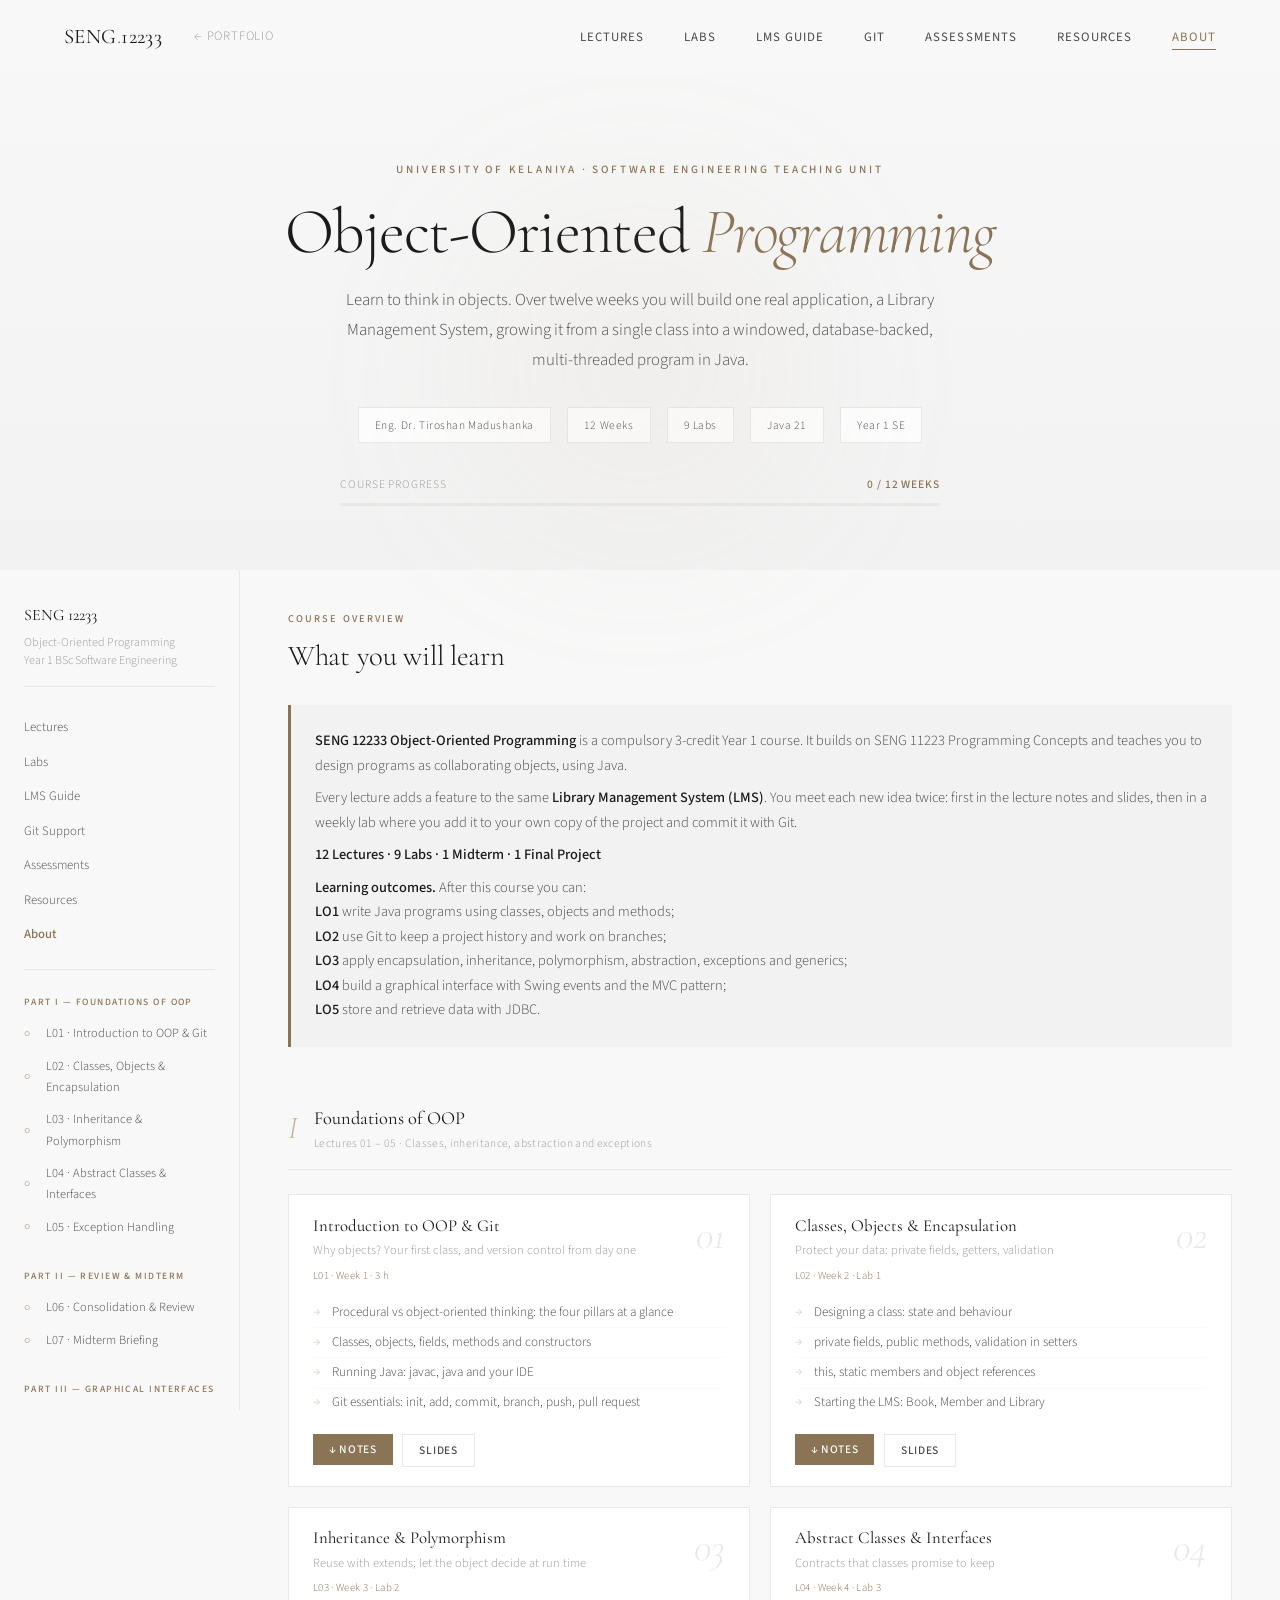
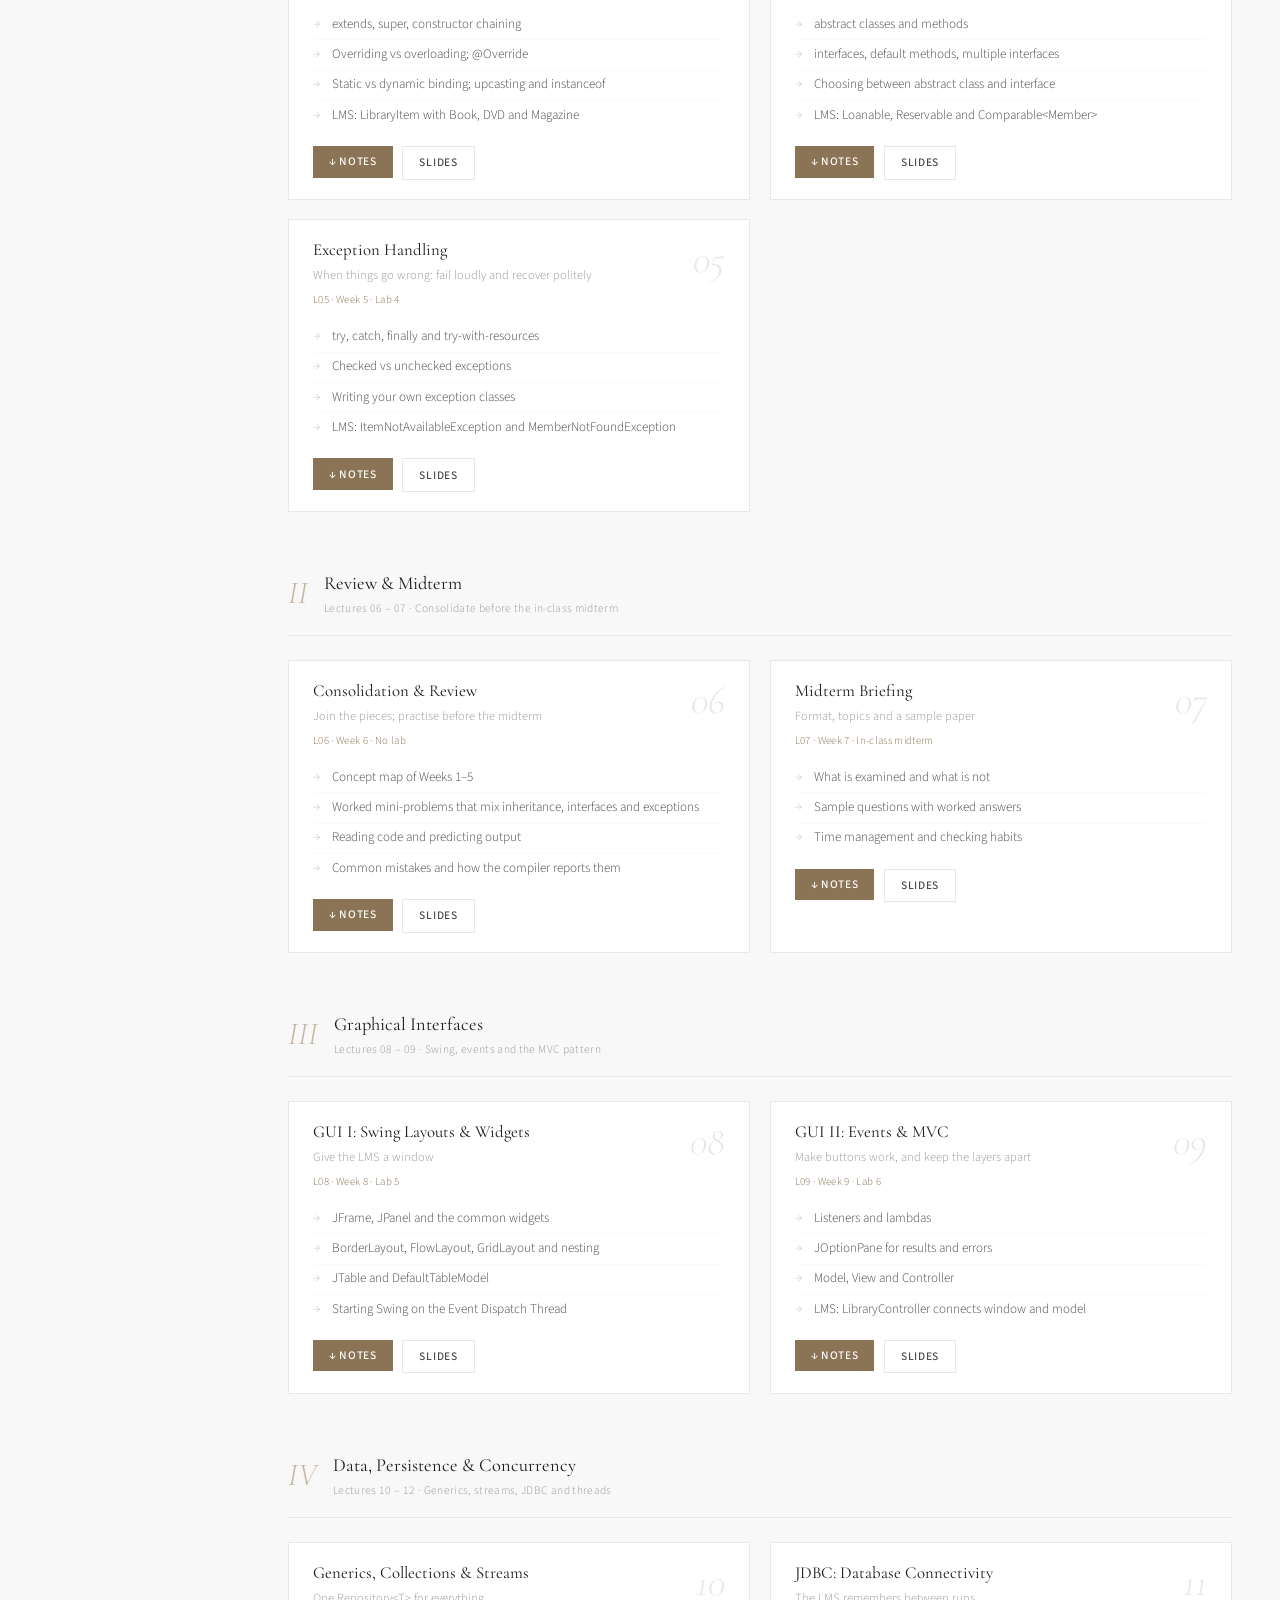
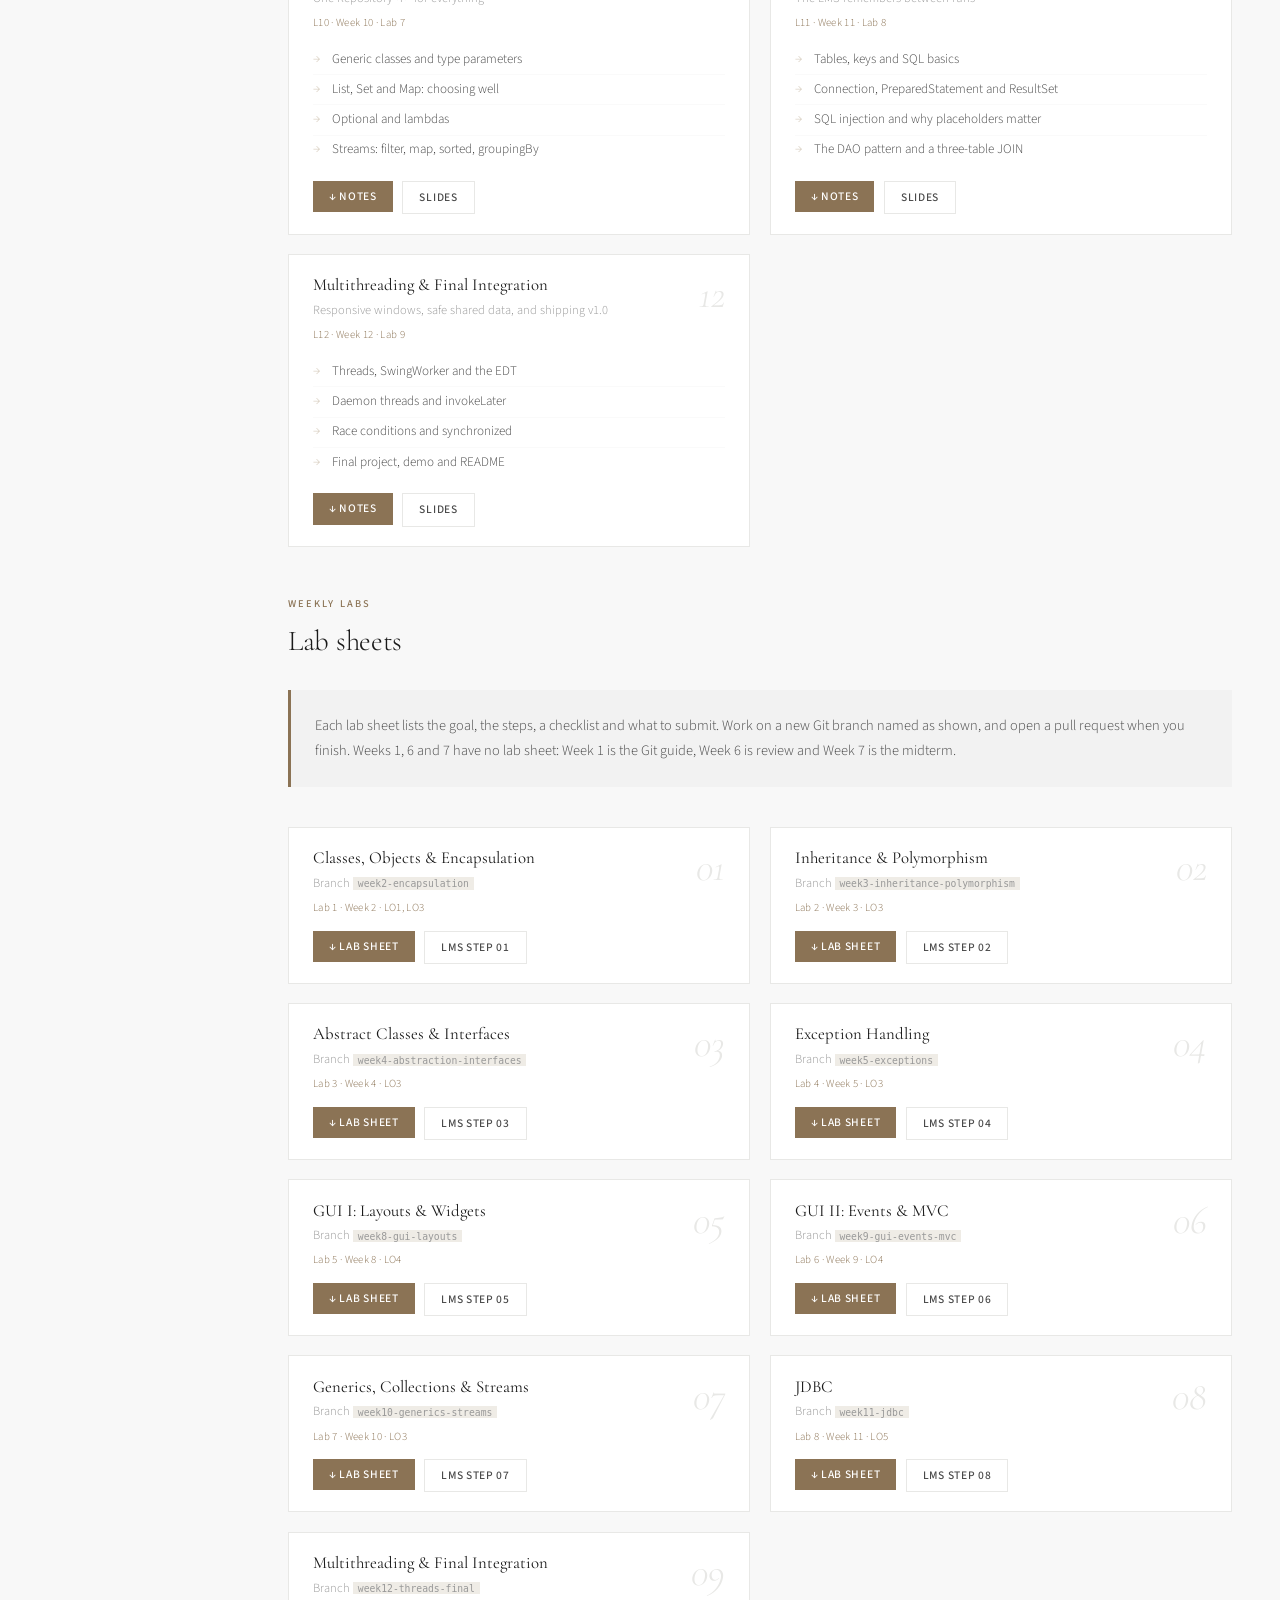
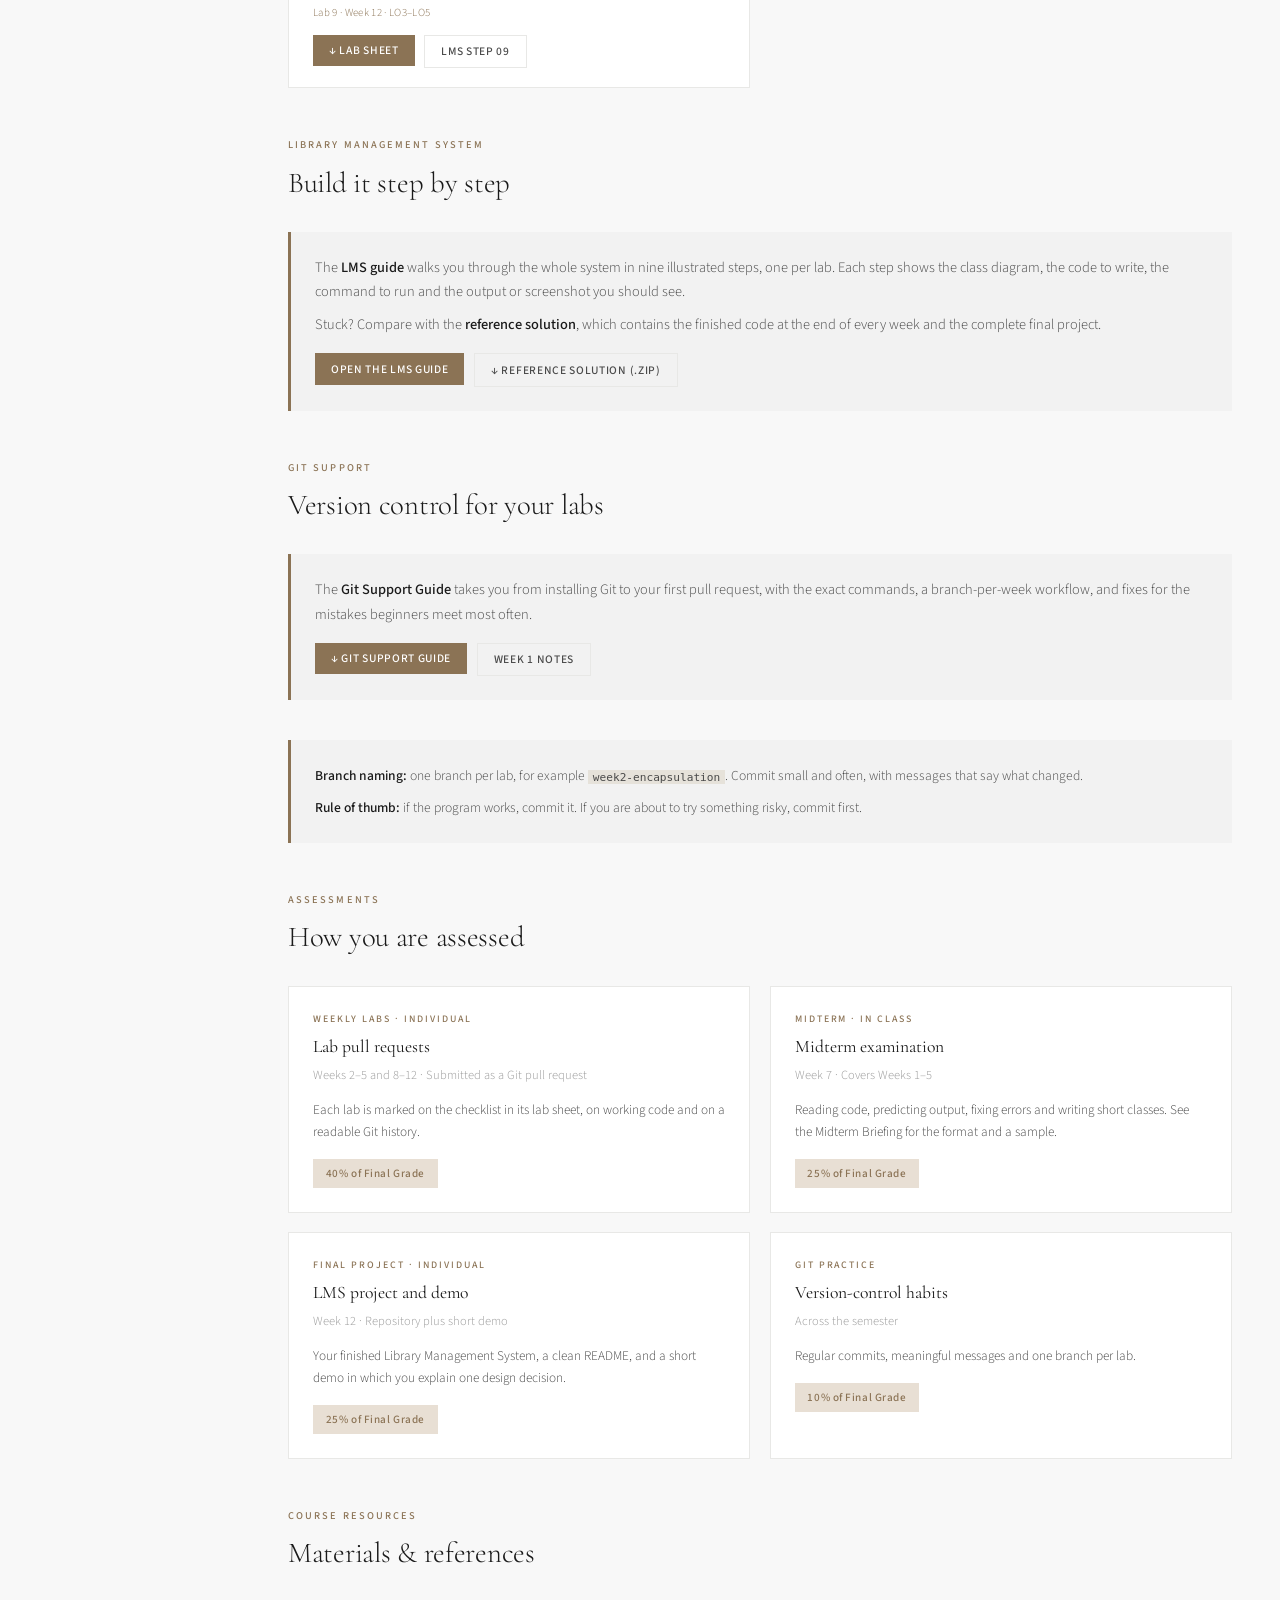
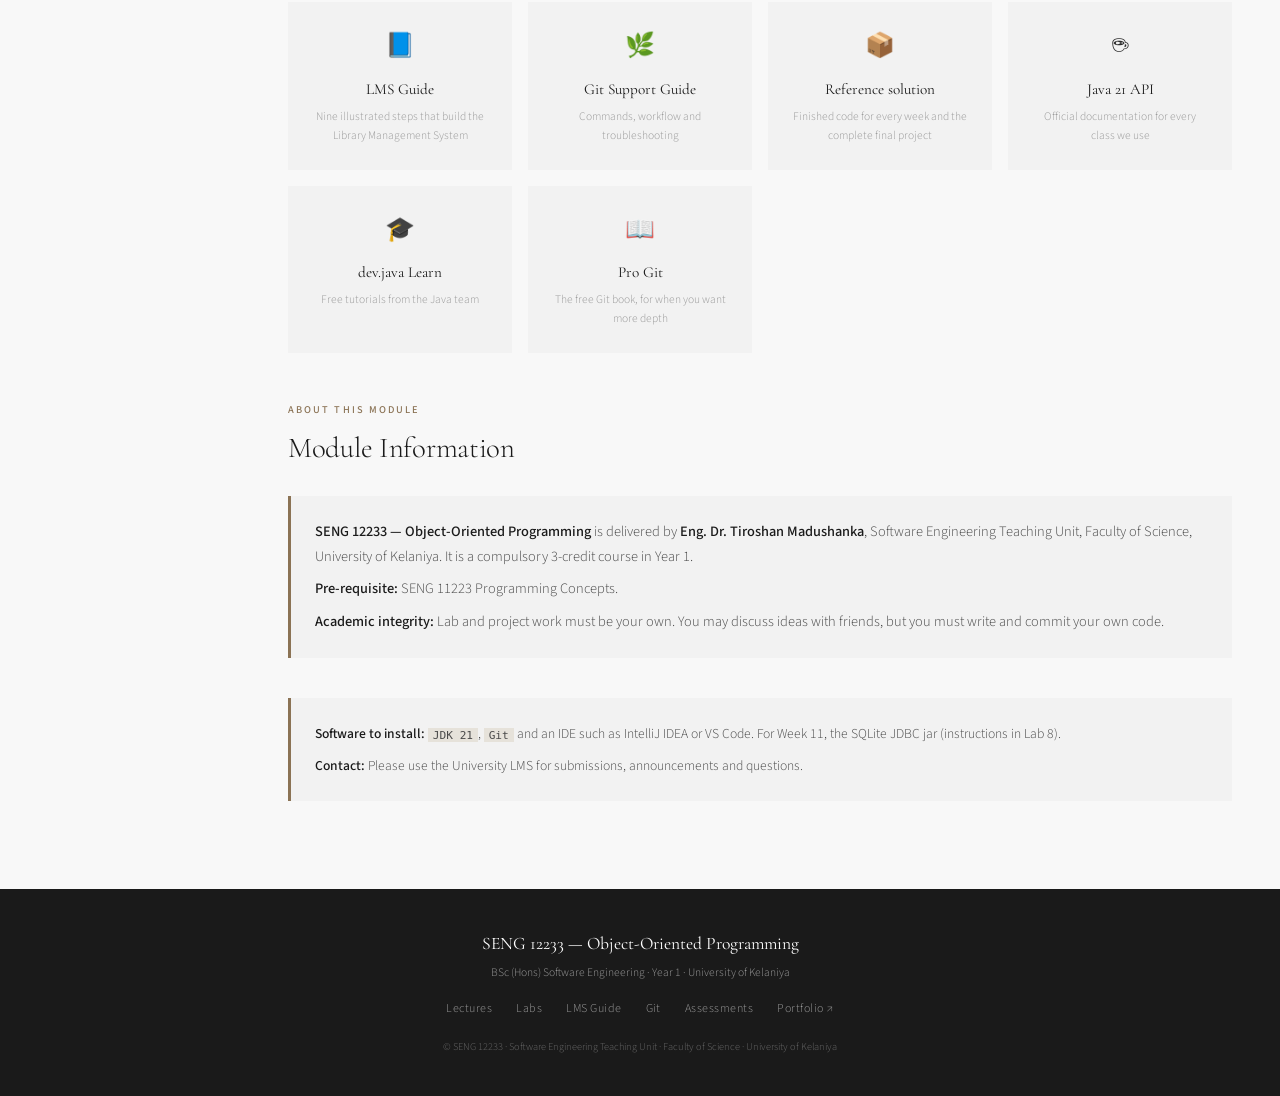
==== index.html @ 082b5026 "Initial commit" ====
<!DOCTYPE html>
<html lang="en"><head><meta charset="UTF-8"/><meta name="viewport" content="width=device-width, initial-scale=1.0"/>
<title>SENG 12233 Object-Oriented Programming</title>
<link rel="preconnect" href="https://fonts.googleapis.com"/><link rel="preconnect" href="https://fonts.gstatic.com" crossorigin/>
<link href="https://fonts.googleapis.com/css2?family=Cormorant+Garamond:ital,wght@0,300;0,400;0,500;1,300;1,400&family=Source+Sans+3:wght@300;400;500;600&display=swap" rel="stylesheet"/>
<style>
:root {
            --white: #ffffff;
            --off-white: #f8f8f8;
            --cream: #f5f5f5;
            --light-gray: #e8e8e6;
            --medium-gray: #999999;
            --dark-gray: #4a4a4a;
            --charcoal: #2a2a2a;
            --black: #1a1a1a;
            --accent: #8b7355;
            --accent-light: #c4b5a0;
            --accent-pale: #e8dfd4;
            --font-serif: 'Cormorant Garamond', Georgia, serif;
            --font-sans: 'Source Sans 3', -apple-system, sans-serif;
        }

        * { margin: 0; padding: 0; box-sizing: border-box; }
        html { scroll-behavior: smooth; }

        body {
            font-family: var(--font-sans);
            background: var(--off-white);
            color: var(--charcoal);
            line-height: 1.7;
            font-weight: 300;
            overflow-x: hidden;
        }

        ::selection { background: var(--accent-light); color: var(--black); }
        a { text-decoration: none; color: inherit; }
        button { font-family: inherit; cursor: pointer; border: none; background: none; }

        /* ── Scroll Progress ── */
        .scroll-progress {
            position: fixed; top: 0; left: 0;
            height: 2px; background: var(--accent);
            z-index: 1001; transition: width 0.1s ease;
        }

        /* ── Navigation ── */
        nav {
            position: fixed; top: 0; left: 0; right: 0; z-index: 1000;
            padding: 1.2rem 4rem;
            display: flex; justify-content: space-between; align-items: center;
            background: rgba(248, 248, 248, 0.95);
            backdrop-filter: blur(20px);
            border-bottom: 1px solid transparent;
            transition: all 0.4s ease;
        }
        nav.scrolled { border-bottom: 1px solid var(--light-gray); padding: 0.8rem 4rem; }
        .nav-left { display: flex; align-items: center; gap: 2rem; }
        .nav-logo { font-family: var(--font-serif); font-size: 1.3rem; font-weight: 400; letter-spacing: 0.02em; color: var(--black); }
        .nav-logo span { color: var(--accent); }
        .nav-back { font-size: 0.8rem; letter-spacing: 0.06em; text-transform: uppercase; color: var(--medium-gray); transition: color 0.3s ease; display: flex; align-items: center; gap: 0.4rem; }
        .nav-back:hover { color: var(--accent); }
        .nav-links { display: flex; gap: 2.5rem; list-style: none; }
        .nav-links a { font-size: 0.8rem; font-weight: 400; letter-spacing: 0.08em; text-transform: uppercase; color: var(--dark-gray); position: relative; transition: color 0.3s ease; }
        .nav-links a::after { content: ''; position: absolute; bottom: -4px; left: 0; width: 0; height: 1px; background: var(--accent); transition: width 0.3s ease; }
        .nav-links a:hover { color: var(--black); }
        .nav-links a:hover::after { width: 100%; }
        .nav-links a.active { color: var(--accent); }
        .nav-links a.active::after { width: 100%; }
        .mobile-menu-btn { display: none; padding: 0.5rem; }
        .mobile-menu-btn span { display: block; width: 22px; height: 1.5px; background: var(--black); margin: 5px 0; transition: all 0.3s ease; }

        /* ── Hero ── */
        .hero {
            padding: 10rem 4rem 4rem; text-align: center; position: relative;
            background: linear-gradient(180deg, #f8f8f8 0%, #f2f2f2 100%);
        }
        .hero::before {
            content: ''; position: absolute; top: 30%; left: 50%; transform: translateX(-50%);
            width: 600px; height: 400px;
            background: radial-gradient(circle, var(--accent-light) 0%, transparent 70%);
            opacity: 0.12; filter: blur(80px);
        }
        .hero-label { font-size: 0.7rem; letter-spacing: 0.25em; text-transform: uppercase; color: var(--accent); margin-bottom: 1rem; font-weight: 500; }
        .hero h1 { font-family: var(--font-serif); font-size: clamp(2.5rem, 5vw, 4rem); font-weight: 300; line-height: 1.15; color: var(--black); margin-bottom: 1rem; letter-spacing: -0.02em; }
        .hero h1 em { font-style: italic; color: var(--accent); }
        .hero-description { font-size: 1.05rem; color: var(--dark-gray); max-width: 600px; margin: 0 auto 2rem; line-height: 1.8; }
        .hero-meta { display: flex; justify-content: center; flex-wrap: wrap; gap: 1rem; }
        .meta-tag { padding: 0.45rem 1rem; background: rgba(255,255,255,0.8); border: 1px solid var(--light-gray); font-size: 0.72rem; letter-spacing: 0.05em; color: var(--dark-gray); transition: all 0.3s ease; }
        .meta-tag:hover { border-color: var(--accent); color: var(--accent); }

        /* ── Progress Bar ── */
        .progress-section { max-width: 600px; margin: 2rem auto 0; }
        .progress-label { display: flex; justify-content: space-between; font-size: 0.72rem; letter-spacing: 0.08em; text-transform: uppercase; color: var(--medium-gray); margin-bottom: 0.5rem; }
        .progress-label-value { color: var(--accent); font-weight: 500; }
        .progress-bar { width: 100%; height: 3px; background: var(--light-gray); overflow: hidden; }
        .progress-fill { height: 100%; background: var(--accent); transition: width 0.8s ease; }

        /* ── Module Band ── */
        .module-band {
            background: var(--black);
            padding: 0.75rem 4rem;
            display: flex; justify-content: space-between; align-items: center;
            flex-wrap: wrap; gap: 0.5rem;
        }
        .module-band-left { font-size: 0.72rem; letter-spacing: 0.06em; color: var(--medium-gray); }
        .module-band-left strong { color: var(--accent); font-weight: 500; }
        .module-band-right { display: flex; gap: 1.5rem; }
        .module-band-right a { font-size: 0.7rem; letter-spacing: 0.06em; text-transform: uppercase; color: rgba(255,255,255,0.4); transition: color 0.3s; }
        .module-band-right a:hover { color: var(--white); }

        /* ── Layout ── */
        .layout { display: grid; grid-template-columns: 240px 1fr; gap: 0; max-width: 1400px; margin: 0 auto; }

        /* ── Sidebar ── */
        .sidebar {
            padding: 2rem 1.5rem; border-right: 1px solid var(--light-gray);
            position: sticky; top: 60px; height: calc(100vh - 60px);
            overflow-y: auto; background: var(--off-white);
        }
        .sidebar::-webkit-scrollbar { width: 3px; }
        .sidebar::-webkit-scrollbar-thumb { background: var(--light-gray); }
        .sidebar-title { font-family: var(--font-serif); font-size: 1rem; font-weight: 400; color: var(--black); margin-bottom: 0.3rem; }
        .sidebar-desc { font-size: 0.75rem; color: var(--medium-gray); margin-bottom: 1.5rem; padding-bottom: 1rem; border-bottom: 1px solid var(--light-gray); line-height: 1.5; }
        .sidebar-section { margin-bottom: 1.5rem; }
        .sidebar-section-label { font-size: 0.6rem; letter-spacing: 0.15em; text-transform: uppercase; color: var(--accent); margin-bottom: 0.5rem; font-weight: 500; }
        .sidebar-item { display: flex; align-items: center; gap: 0.5rem; padding: 0.35rem 0; font-size: 0.78rem; color: var(--dark-gray); cursor: pointer; transition: color 0.2s ease; }
        .sidebar-item:hover { color: var(--accent); }
        .sidebar-check { font-size: 0.65rem; color: var(--accent); min-width: 14px; }
        .sidebar-lock { font-size: 0.65rem; color: var(--light-gray); min-width: 14px; }
        .sidebar-nav-links { margin-bottom: 1.5rem; padding-bottom: 1rem; border-bottom: 1px solid var(--light-gray); }
        .sidebar-nav-link { display: block; padding: 0.4rem 0; font-size: 0.8rem; color: var(--dark-gray); transition: color 0.2s ease; }
        .sidebar-nav-link:hover { color: var(--accent); }
        .sidebar-nav-link.active { color: var(--accent); font-weight: 500; }

        /* ── Main Content ── */
        .main-content { padding: 2.5rem 3rem; min-height: 100vh; }

        /* ── Section Headers ── */
        .section-header { margin-bottom: 1.5rem; }
        .section-label { font-size: 0.65rem; letter-spacing: 0.2em; text-transform: uppercase; color: var(--accent); margin-bottom: 0.3rem; font-weight: 500; }
        .section-title { font-family: var(--font-serif); font-size: clamp(1.4rem, 2.5vw, 1.8rem); font-weight: 300; color: var(--black); letter-spacing: -0.01em; }

        /* ── Overview Card ── */
        .overview-card { background: #f2f2f2; padding: 1.5rem; margin-bottom: 2.5rem; border-left: 3px solid var(--accent); }
        .overview-card p { font-size: 0.9rem; color: var(--dark-gray); line-height: 1.7; margin-bottom: 0.5rem; }
        .overview-card p:last-child { margin-bottom: 0; }
        .overview-card strong { color: var(--black); font-weight: 500; }

        /* ── Part Divider ── */
        .part-divider { display: flex; align-items: center; gap: 1rem; padding: 1rem 0; margin: 2.5rem 0 1.5rem; border-bottom: 1px solid var(--light-gray); }
        .part-divider-num { font-family: var(--font-serif); font-size: 2rem; font-weight: 300; color: var(--accent-light); font-style: italic; line-height: 1; }
        .part-divider-content h3 { font-family: var(--font-serif); font-size: 1.15rem; font-weight: 400; color: var(--black); }
        .part-divider-content p { font-size: 0.72rem; color: var(--medium-gray); letter-spacing: 0.03em; }

        /* ── Lectures Grid ── */
        .lectures-grid { display: grid; grid-template-columns: repeat(auto-fill, minmax(320px, 1fr)); gap: 1.2rem; margin-bottom: 1.5rem; }

        /* ── Lecture Card ── */
        .lecture-card { background: var(--white); border: 1px solid var(--light-gray); transition: all 0.4s ease; position: relative; overflow: hidden; }
        .lecture-card::before { content: ''; position: absolute; top: 0; left: 0; width: 2px; height: 0; background: var(--accent); transition: height 0.4s ease; }
        .lecture-card:hover { border-color: var(--accent-light); box-shadow: 0 4px 20px rgba(0,0,0,0.04); }
        .lecture-card:hover::before { height: 100%; }
        .lecture-card-header { padding: 1.2rem 1.5rem 0.8rem; display: flex; justify-content: space-between; align-items: flex-start; }
        .lecture-num { font-family: var(--font-serif); font-size: 2.5rem; font-weight: 300; color: var(--light-gray); line-height: 1; font-style: italic; transition: color 0.3s ease; }
        .lecture-card:hover .lecture-num { color: var(--accent-light); }
        .lecture-title { font-family: var(--font-serif); font-size: 1.05rem; font-weight: 400; color: var(--black); line-height: 1.35; margin-bottom: 0.2rem; }
        .lecture-subtitle { font-size: 0.78rem; color: var(--medium-gray); }
        .lecture-ref { font-size: 0.68rem; color: var(--accent); margin-top: 0.3rem; letter-spacing: 0.03em; }
        .lecture-card-body { padding: 0 1.5rem 1.2rem; }
        .topics-list { list-style: none; margin-bottom: 1rem; }
        .topics-list li { padding: 0.3rem 0 0.3rem 1.2rem; position: relative; font-size: 0.82rem; color: var(--dark-gray); border-bottom: 1px solid #fafafa; line-height: 1.5; }
        .topics-list li:last-child { border-bottom: none; }
        .topics-list li::before { content: '→'; position: absolute; left: 0; color: var(--accent-light); font-size: 0.72rem; }
        .lecture-actions { display: flex; gap: 0.6rem; flex-wrap: wrap; }

        /* ── Buttons ── */
        .btn { padding: 0.45rem 1rem; font-size: 0.72rem; letter-spacing: 0.06em; text-transform: uppercase; font-weight: 500; transition: all 0.3s ease; display: inline-flex; align-items: center; gap: 0.4rem; }
        .btn-primary { background: var(--accent); color: var(--white); }
        .btn-primary:hover { background: var(--charcoal); }
        .btn-secondary { background: transparent; color: var(--dark-gray); border: 1px solid var(--light-gray); }
        .btn-secondary:hover { border-color: var(--accent); color: var(--accent); }

        /* ── Assessments ── */
        .assessments-grid { display: grid; grid-template-columns: repeat(auto-fill, minmax(340px, 1fr)); gap: 1.2rem; margin-top: 1.5rem; }
        .assessment-card { background: var(--white); border: 1px solid var(--light-gray); padding: 1.5rem; transition: all 0.4s ease; position: relative; overflow: hidden; }
        .assessment-card::before { content: ''; position: absolute; top: 0; left: 0; width: 2px; height: 0; background: var(--accent); transition: height 0.4s ease; }
        .assessment-card:hover { border-color: var(--accent-light); box-shadow: 0 4px 20px rgba(0,0,0,0.04); }
        .assessment-card:hover::before { height: 100%; }
        .assessment-type { font-size: 0.62rem; letter-spacing: 0.2em; text-transform: uppercase; color: var(--accent); margin-bottom: 0.5rem; font-weight: 500; }
        .assessment-title { font-family: var(--font-serif); font-size: 1.1rem; font-weight: 400; color: var(--black); margin-bottom: 0.4rem; line-height: 1.3; }
        .assessment-meta { font-size: 0.78rem; color: var(--medium-gray); margin-bottom: 0.8rem; }
        .assessment-desc { font-size: 0.83rem; color: var(--dark-gray); line-height: 1.65; margin-bottom: 1rem; }
        .assessment-tasks { list-style: none; margin-bottom: 1rem; }
        .assessment-tasks li { padding: 0.3rem 0 0.3rem 1.2rem; position: relative; font-size: 0.8rem; color: var(--dark-gray); border-bottom: 1px solid #fafafa; }
        .assessment-tasks li:last-child { border-bottom: none; }
        .assessment-tasks li::before { content: '→'; position: absolute; left: 0; color: var(--accent-light); font-size: 0.72rem; }
        .assessment-weight { display: inline-block; padding: 0.3rem 0.8rem; background: var(--accent-pale); color: var(--accent); font-size: 0.7rem; letter-spacing: 0.05em; font-weight: 500; }

        /* ── Resources Section ── */
        .resources-grid { display: grid; grid-template-columns: repeat(auto-fit, minmax(200px, 1fr)); gap: 1rem; margin-top: 1.5rem; }
        .resource-card { padding: 1.5rem; background: #f2f2f2; text-align: center; transition: all 0.3s ease; }
        .resource-card:hover { transform: translateY(-2px); box-shadow: 0 4px 15px rgba(0,0,0,0.04); }
        .resource-icon { font-size: 1.5rem; margin-bottom: 0.6rem; }
        .resource-card h3 { font-family: var(--font-serif); font-size: 0.95rem; font-weight: 400; color: var(--black); margin-bottom: 0.25rem; }
        .resource-card h3 a { color: inherit; transition: color 0.3s; }
        .resource-card h3 a:hover { color: var(--accent); }
        .resource-card p { font-size: 0.72rem; color: var(--medium-gray); }

        /* ── Learning Path ── */
        .learning-path { margin-top: 1.5rem; }
        .path-item { display: flex; gap: 1rem; padding: 0.8rem 0; border-bottom: 1px solid var(--light-gray); }
        .path-item:last-child { border-bottom: none; }
        .path-phase { font-family: var(--font-serif); font-size: 0.9rem; font-style: italic; color: var(--accent); min-width: 60px; }
        .path-desc { font-size: 0.85rem; color: var(--dark-gray); line-height: 1.6; }
        .path-desc strong { color: var(--black); font-weight: 500; }

        /* ── Course Structure ── */
        .course-structure { margin-top: 2rem; padding: 1.5rem; background: #f2f2f2; border-left: 3px solid var(--accent); }
        .course-structure p { font-size: 0.85rem; color: var(--dark-gray); margin-bottom: 0.5rem; line-height: 1.7; }
        .course-structure p:last-child { margin-bottom: 0; }
        .course-structure strong { color: var(--black); font-weight: 500; }

        /* ── Footer ── */
        footer { background: var(--black); color: var(--white); text-align: center; padding: 2.5rem 4rem; }
        .footer-title { font-family: var(--font-serif); font-size: 1.1rem; font-weight: 400; margin-bottom: 0.3rem; }
        .footer-sub { font-size: 0.72rem; color: var(--medium-gray); margin-bottom: 1rem; }
        .footer-links { display: flex; justify-content: center; gap: 1.5rem; flex-wrap: wrap; }
        .footer-links a { font-size: 0.75rem; color: var(--medium-gray); letter-spacing: 0.04em; transition: color 0.3s ease; }
        .footer-links a:hover { color: var(--white); }
        .footer-copy { font-size: 0.65rem; color: var(--medium-gray); margin-top: 1.2rem; opacity: 0.6; }

        /* ── Animations ── */
        .fade-in { opacity: 0; transform: translateY(12px); transition: opacity 0.5s ease, transform 0.5s ease; }
        .fade-in.visible { opacity: 1; transform: translateY(0); }

        /* ── Responsive ── */
        @media (max-width: 1024px) {
            .layout { grid-template-columns: 1fr; }
            .sidebar { display: none; }
            .main-content { padding: 2rem; }
        }
        @media (max-width: 768px) {
            nav { padding: 1rem 1.5rem; }
            .nav-links { display: none; }
            .mobile-menu-btn { display: block; }
            .hero { padding: 8rem 1.5rem 3rem; }
            .main-content { padding: 1.5rem; }
            .lectures-grid { grid-template-columns: 1fr; }
            .assessments-grid { grid-template-columns: 1fr; }
            .hero-meta { flex-direction: column; align-items: center; }
            .resources-grid { grid-template-columns: 1fr 1fr; }
            .module-band { padding: 0.75rem 1.5rem; }
            footer { padding: 2rem 1.5rem; }
        }
        @media (max-width: 480px) { .resources-grid { grid-template-columns: 1fr; } }

.lecture-card code{font-family:'DejaVu Sans Mono',Consolas,monospace;font-size:.78em;background:#efece6;padding:.05rem .3rem}
.course-structure code{font-family:'DejaVu Sans Mono',Consolas,monospace;font-size:.82em;background:#e6e2da;padding:.05rem .3rem}

</style></head><body>
<div class="scroll-progress" id="scrollBar"></div>
<nav id="mainNav"><div class="nav-left"><div class="nav-logo">SENG<span>.</span>12233</div><a class="nav-back" href="https://tiroshanm.github.io/">← Portfolio</a></div>
<ul class="nav-links"><li><a href="#lectures" class="active">Lectures</a></li><li><a href="#labs">Labs</a></li><li><a href="#lms">LMS Guide</a></li><li><a href="#git">Git</a></li><li><a href="#assessments">Assessments</a></li><li><a href="#resources">Resources</a></li><li><a href="#about">About</a></li></ul>
<button class="mobile-menu-btn" aria-label="Menu"><span></span><span></span><span></span></button></nav>

<section class="hero">
  <p class="hero-label">University of Kelaniya · Software Engineering Teaching Unit</p>
  <h1>Object-Oriented <em>Programming</em></h1>
  <p class="hero-description">Learn to think in objects. Over twelve weeks you will build one real application, a Library Management System, growing it from a single class into a windowed, database-backed, multi-threaded program in Java.</p>
  <div class="hero-meta"><span class="meta-tag">Eng. Dr. Tiroshan Madushanka</span><span class="meta-tag">12 Weeks</span><span class="meta-tag">9 Labs</span><span class="meta-tag">Java 21</span><span class="meta-tag">Year 1 SE</span></div>
  <div class="progress-section"><div class="progress-label"><span>Course Progress</span><span class="progress-label-value" id="progressText">0 / 12 Weeks</span></div>
  <div class="progress-bar"><div class="progress-fill" id="progressFill" style="width:0%"></div></div></div>
</section>

<div class="layout">
  <aside class="sidebar">
    <p class="sidebar-title">SENG 12233</p>
    <p class="sidebar-desc">Object-Oriented Programming<br>Year 1 BSc Software Engineering</p>
    <div class="sidebar-nav-links">
      <a class="sidebar-nav-link active" href="#lectures">Lectures</a><a class="sidebar-nav-link" href="#labs">Labs</a><a class="sidebar-nav-link" href="#lms">LMS Guide</a><a class="sidebar-nav-link" href="#git">Git Support</a><a class="sidebar-nav-link" href="#assessments">Assessments</a><a class="sidebar-nav-link" href="#resources">Resources</a><a class="sidebar-nav-link" href="#about">About</a>
    </div>
    <div class="sidebar-section"><p class="sidebar-section-label">Part I — Foundations of OOP</p><div class="sidebar-item"><span class="sidebar-check">○</span> L01 · Introduction to OOP &amp; Git</div><div class="sidebar-item"><span class="sidebar-check">○</span> L02 · Classes, Objects &amp; Encapsulation</div><div class="sidebar-item"><span class="sidebar-check">○</span> L03 · Inheritance &amp; Polymorphism</div><div class="sidebar-item"><span class="sidebar-check">○</span> L04 · Abstract Classes &amp; Interfaces</div><div class="sidebar-item"><span class="sidebar-check">○</span> L05 · Exception Handling</div></div><div class="sidebar-section"><p class="sidebar-section-label">Part II — Review & Midterm</p><div class="sidebar-item"><span class="sidebar-check">○</span> L06 · Consolidation &amp; Review</div><div class="sidebar-item"><span class="sidebar-check">○</span> L07 · Midterm Briefing</div></div><div class="sidebar-section"><p class="sidebar-section-label">Part III — Graphical Interfaces</p><div class="sidebar-item"><span class="sidebar-check">○</span> L08 · GUI I</div><div class="sidebar-item"><span class="sidebar-check">○</span> L09 · GUI II: Events &amp; MVC</div></div><div class="sidebar-section"><p class="sidebar-section-label">Part IV — Data, Persistence & Concurrency</p><div class="sidebar-item"><span class="sidebar-check">○</span> L10 · Generics, Collections &amp; Streams</div><div class="sidebar-item"><span class="sidebar-check">○</span> L11 · JDBC</div><div class="sidebar-item"><span class="sidebar-check">○</span> L12 · Multithreading &amp; Final Integration</div></div>
  </aside>

  <main class="main-content">
    <section id="overview">
      <div class="section-header fade-in"><p class="section-label">Course Overview</p><h2 class="section-title">What you will learn</h2></div>
      <div class="overview-card fade-in">
        <p><strong>SENG 12233 Object-Oriented Programming</strong> is a compulsory 3-credit Year 1 course. It builds on SENG 11223 Programming Concepts and teaches you to design programs as collaborating objects, using Java.</p>
        <p>Every lecture adds a feature to the same <strong>Library Management System (LMS)</strong>. You meet each new idea twice: first in the lecture notes and slides, then in a weekly lab where you add it to your own copy of the project and commit it with Git.</p>
        <p><strong>12 Lectures · 9 Labs · 1 Midterm · 1 Final Project</strong></p>
        <p><strong>Learning outcomes.</strong> After this course you can:<br/>
        <strong>LO1</strong> write Java programs using classes, objects and methods;<br/>
        <strong>LO2</strong> use Git to keep a project history and work on branches;<br/>
        <strong>LO3</strong> apply encapsulation, inheritance, polymorphism, abstraction, exceptions and generics;<br/>
        <strong>LO4</strong> build a graphical interface with Swing events and the MVC pattern;<br/>
        <strong>LO5</strong> store and retrieve data with JDBC.</p>
      </div>
    </section>

    <section id="lectures">
      <div class="part-divider fade-in"><div class="part-divider-num">I</div><div class="part-divider-content"><h3>Foundations of OOP</h3><p>Lectures 01 – 05 · Classes, inheritance, abstraction and exceptions</p></div></div>
      <div class="lectures-grid">
        <div class="lecture-card fade-in">
          <div class="lecture-card-header"><div>
            <div class="lecture-title">Introduction to OOP &amp; Git</div><div class="lecture-subtitle">Why objects? Your first class, and version control from day one</div>
            <div class="lecture-ref">L01 · Week 1 · 3 h</div></div><div class="lecture-num">01</div></div>
          <div class="lecture-card-body"><ul class="topics-list"><li>Procedural vs object-oriented thinking: the four pillars at a glance</li><li>Classes, objects, fields, methods and constructors</li><li>Running Java: javac, java and your IDE</li><li>Git essentials: init, add, commit, branch, push, pull request</li></ul>
            <div class="lecture-actions">
              <a href="notes/LN01_Introduction_to_OOP.pdf"><button class="btn btn-primary">↓ Notes</button></a>
              <a href="slides/L01_Introduction_to_OOP.pptx"><button class="btn btn-secondary">Slides</button></a>
            </div></div></div>
        <div class="lecture-card fade-in">
          <div class="lecture-card-header"><div>
            <div class="lecture-title">Classes, Objects &amp; Encapsulation</div><div class="lecture-subtitle">Protect your data: private fields, getters, validation</div>
            <div class="lecture-ref">L02 · Week 2 · Lab 1</div></div><div class="lecture-num">02</div></div>
          <div class="lecture-card-body"><ul class="topics-list"><li>Designing a class: state and behaviour</li><li>private fields, public methods, validation in setters</li><li>this, static members and object references</li><li>Starting the LMS: Book, Member and Library</li></ul>
            <div class="lecture-actions">
              <a href="notes/LN02_Classes_Objects_Encapsulation.pdf"><button class="btn btn-primary">↓ Notes</button></a>
              <a href="slides/L02_Classes_Objects_Encapsulation.pptx"><button class="btn btn-secondary">Slides</button></a>
            </div></div></div>
        <div class="lecture-card fade-in">
          <div class="lecture-card-header"><div>
            <div class="lecture-title">Inheritance &amp; Polymorphism</div><div class="lecture-subtitle">Reuse with extends; let the object decide at run time</div>
            <div class="lecture-ref">L03 · Week 3 · Lab 2</div></div><div class="lecture-num">03</div></div>
          <div class="lecture-card-body"><ul class="topics-list"><li>extends, super, constructor chaining</li><li>Overriding vs overloading; @Override</li><li>Static vs dynamic binding; upcasting and instanceof</li><li>LMS: LibraryItem with Book, DVD and Magazine</li></ul>
            <div class="lecture-actions">
              <a href="notes/LN03_Inheritance_and_Polymorphism.pdf"><button class="btn btn-primary">↓ Notes</button></a>
              <a href="slides/L03_Inheritance_and_Polymorphism.pptx"><button class="btn btn-secondary">Slides</button></a>
            </div></div></div>
        <div class="lecture-card fade-in">
          <div class="lecture-card-header"><div>
            <div class="lecture-title">Abstract Classes &amp; Interfaces</div><div class="lecture-subtitle">Contracts that classes promise to keep</div>
            <div class="lecture-ref">L04 · Week 4 · Lab 3</div></div><div class="lecture-num">04</div></div>
          <div class="lecture-card-body"><ul class="topics-list"><li>abstract classes and methods</li><li>interfaces, default methods, multiple interfaces</li><li>Choosing between abstract class and interface</li><li>LMS: Loanable, Reservable and Comparable&lt;Member&gt;</li></ul>
            <div class="lecture-actions">
              <a href="notes/LN04_Abstract_Classes_and_Interfaces.pdf"><button class="btn btn-primary">↓ Notes</button></a>
              <a href="slides/L04_Abstract_Classes_and_Interfaces.pptx"><button class="btn btn-secondary">Slides</button></a>
            </div></div></div>
        <div class="lecture-card fade-in">
          <div class="lecture-card-header"><div>
            <div class="lecture-title">Exception Handling</div><div class="lecture-subtitle">When things go wrong: fail loudly and recover politely</div>
            <div class="lecture-ref">L05 · Week 5 · Lab 4</div></div><div class="lecture-num">05</div></div>
          <div class="lecture-card-body"><ul class="topics-list"><li>try, catch, finally and try-with-resources</li><li>Checked vs unchecked exceptions</li><li>Writing your own exception classes</li><li>LMS: ItemNotAvailableException and MemberNotFoundException</li></ul>
            <div class="lecture-actions">
              <a href="notes/LN05_Exception_Handling.pdf"><button class="btn btn-primary">↓ Notes</button></a>
              <a href="slides/L05_Exception_Handling.pptx"><button class="btn btn-secondary">Slides</button></a>
            </div></div></div>
      </div>
      <div class="part-divider fade-in"><div class="part-divider-num">II</div><div class="part-divider-content"><h3>Review & Midterm</h3><p>Lectures 06 – 07 · Consolidate before the in-class midterm</p></div></div>
      <div class="lectures-grid">
        <div class="lecture-card fade-in">
          <div class="lecture-card-header"><div>
            <div class="lecture-title">Consolidation &amp; Review</div><div class="lecture-subtitle">Join the pieces; practise before the midterm</div>
            <div class="lecture-ref">L06 · Week 6 · No lab</div></div><div class="lecture-num">06</div></div>
          <div class="lecture-card-body"><ul class="topics-list"><li>Concept map of Weeks 1–5</li><li>Worked mini-problems that mix inheritance, interfaces and exceptions</li><li>Reading code and predicting output</li><li>Common mistakes and how the compiler reports them</li></ul>
            <div class="lecture-actions">
              <a href="notes/LN06_Consolidation_and_Review.pdf"><button class="btn btn-primary">↓ Notes</button></a>
              <a href="slides/L06_Consolidation_and_Review.pptx"><button class="btn btn-secondary">Slides</button></a>
            </div></div></div>
        <div class="lecture-card fade-in">
          <div class="lecture-card-header"><div>
            <div class="lecture-title">Midterm Briefing</div><div class="lecture-subtitle">Format, topics and a sample paper</div>
            <div class="lecture-ref">L07 · Week 7 · In-class midterm</div></div><div class="lecture-num">07</div></div>
          <div class="lecture-card-body"><ul class="topics-list"><li>What is examined and what is not</li><li>Sample questions with worked answers</li><li>Time management and checking habits</li></ul>
            <div class="lecture-actions">
              <a href="notes/LN07_Midterm_Briefing.pdf"><button class="btn btn-primary">↓ Notes</button></a>
              <a href="slides/L07_Midterm_Briefing.pptx"><button class="btn btn-secondary">Slides</button></a>
            </div></div></div>
      </div>
      <div class="part-divider fade-in"><div class="part-divider-num">III</div><div class="part-divider-content"><h3>Graphical Interfaces</h3><p>Lectures 08 – 09 · Swing, events and the MVC pattern</p></div></div>
      <div class="lectures-grid">
        <div class="lecture-card fade-in">
          <div class="lecture-card-header"><div>
            <div class="lecture-title">GUI I: Swing Layouts &amp; Widgets</div><div class="lecture-subtitle">Give the LMS a window</div>
            <div class="lecture-ref">L08 · Week 8 · Lab 5</div></div><div class="lecture-num">08</div></div>
          <div class="lecture-card-body"><ul class="topics-list"><li>JFrame, JPanel and the common widgets</li><li>BorderLayout, FlowLayout, GridLayout and nesting</li><li>JTable and DefaultTableModel</li><li>Starting Swing on the Event Dispatch Thread</li></ul>
            <div class="lecture-actions">
              <a href="notes/LN08_GUI_I_Swing_Layouts.pdf"><button class="btn btn-primary">↓ Notes</button></a>
              <a href="slides/L08_GUI_I_Swing_Layouts.pptx"><button class="btn btn-secondary">Slides</button></a>
            </div></div></div>
        <div class="lecture-card fade-in">
          <div class="lecture-card-header"><div>
            <div class="lecture-title">GUI II: Events &amp; MVC</div><div class="lecture-subtitle">Make buttons work, and keep the layers apart</div>
            <div class="lecture-ref">L09 · Week 9 · Lab 6</div></div><div class="lecture-num">09</div></div>
          <div class="lecture-card-body"><ul class="topics-list"><li>Listeners and lambdas</li><li>JOptionPane for results and errors</li><li>Model, View and Controller</li><li>LMS: LibraryController connects window and model</li></ul>
            <div class="lecture-actions">
              <a href="notes/LN09_GUI_II_Events_and_MVC.pdf"><button class="btn btn-primary">↓ Notes</button></a>
              <a href="slides/L09_GUI_II_Events_and_MVC.pptx"><button class="btn btn-secondary">Slides</button></a>
            </div></div></div>
      </div>
      <div class="part-divider fade-in"><div class="part-divider-num">IV</div><div class="part-divider-content"><h3>Data, Persistence & Concurrency</h3><p>Lectures 10 – 12 · Generics, streams, JDBC and threads</p></div></div>
      <div class="lectures-grid">
        <div class="lecture-card fade-in">
          <div class="lecture-card-header"><div>
            <div class="lecture-title">Generics, Collections &amp; Streams</div><div class="lecture-subtitle">One Repository&lt;T&gt; for everything</div>
            <div class="lecture-ref">L10 · Week 10 · Lab 7</div></div><div class="lecture-num">10</div></div>
          <div class="lecture-card-body"><ul class="topics-list"><li>Generic classes and type parameters</li><li>List, Set and Map: choosing well</li><li>Optional and lambdas</li><li>Streams: filter, map, sorted, groupingBy</li></ul>
            <div class="lecture-actions">
              <a href="notes/LN10_Generics_Collections_Streams.pdf"><button class="btn btn-primary">↓ Notes</button></a>
              <a href="slides/L10_Generics_Collections_Streams.pptx"><button class="btn btn-secondary">Slides</button></a>
            </div></div></div>
        <div class="lecture-card fade-in">
          <div class="lecture-card-header"><div>
            <div class="lecture-title">JDBC: Database Connectivity</div><div class="lecture-subtitle">The LMS remembers between runs</div>
            <div class="lecture-ref">L11 · Week 11 · Lab 8</div></div><div class="lecture-num">11</div></div>
          <div class="lecture-card-body"><ul class="topics-list"><li>Tables, keys and SQL basics</li><li>Connection, PreparedStatement and ResultSet</li><li>SQL injection and why placeholders matter</li><li>The DAO pattern and a three-table JOIN</li></ul>
            <div class="lecture-actions">
              <a href="notes/LN11_JDBC_Database_Connectivity.pdf"><button class="btn btn-primary">↓ Notes</button></a>
              <a href="slides/L11_JDBC_Database_Connectivity.pptx"><button class="btn btn-secondary">Slides</button></a>
            </div></div></div>
        <div class="lecture-card fade-in">
          <div class="lecture-card-header"><div>
            <div class="lecture-title">Multithreading &amp; Final Integration</div><div class="lecture-subtitle">Responsive windows, safe shared data, and shipping v1.0</div>
            <div class="lecture-ref">L12 · Week 12 · Lab 9</div></div><div class="lecture-num">12</div></div>
          <div class="lecture-card-body"><ul class="topics-list"><li>Threads, SwingWorker and the EDT</li><li>Daemon threads and invokeLater</li><li>Race conditions and synchronized</li><li>Final project, demo and README</li></ul>
            <div class="lecture-actions">
              <a href="notes/LN12_Multithreading_and_Final_Integration.pdf"><button class="btn btn-primary">↓ Notes</button></a>
              <a href="slides/L12_Multithreading_and_Final_Integration.pptx"><button class="btn btn-secondary">Slides</button></a>
            </div></div></div>
      </div>
    </section>

    <section id="labs" style="margin-top:3rem;">
      <div class="section-header fade-in"><p class="section-label">Weekly Labs</p><h2 class="section-title">Lab sheets</h2></div>
      <div class="overview-card fade-in"><p>Each lab sheet lists the goal, the steps, a checklist and what to submit. Work on a new Git branch named as shown, and open a pull request when you finish. Weeks 1, 6 and 7 have no lab sheet: Week 1 is the Git guide, Week 6 is review and Week 7 is the midterm.</p></div>
      <div class="lectures-grid" style="margin-top:1.5rem;">
        <div class="lecture-card fade-in">
          <div class="lecture-card-header"><div>
            <div class="lecture-title">Classes, Objects &amp; Encapsulation</div><div class="lecture-subtitle">Branch <code>week2-encapsulation</code></div>
            <div class="lecture-ref">Lab 1 · Week 2 · LO1, LO3</div></div><div class="lecture-num">01</div></div>
          <div class="lecture-card-body"><div class="lecture-actions">
            <a href="labs/LAB01_Classes_Objects_Encapsulation.pdf"><button class="btn btn-primary">↓ Lab sheet</button></a>
            <a href="lms-guide/step01_encapsulation.html"><button class="btn btn-secondary">LMS step 01</button></a>
          </div></div></div>
        <div class="lecture-card fade-in">
          <div class="lecture-card-header"><div>
            <div class="lecture-title">Inheritance &amp; Polymorphism</div><div class="lecture-subtitle">Branch <code>week3-inheritance-polymorphism</code></div>
            <div class="lecture-ref">Lab 2 · Week 3 · LO3</div></div><div class="lecture-num">02</div></div>
          <div class="lecture-card-body"><div class="lecture-actions">
            <a href="labs/LAB02_Inheritance_and_Polymorphism.pdf"><button class="btn btn-primary">↓ Lab sheet</button></a>
            <a href="lms-guide/step02_inheritance.html"><button class="btn btn-secondary">LMS step 02</button></a>
          </div></div></div>
        <div class="lecture-card fade-in">
          <div class="lecture-card-header"><div>
            <div class="lecture-title">Abstract Classes &amp; Interfaces</div><div class="lecture-subtitle">Branch <code>week4-abstraction-interfaces</code></div>
            <div class="lecture-ref">Lab 3 · Week 4 · LO3</div></div><div class="lecture-num">03</div></div>
          <div class="lecture-card-body"><div class="lecture-actions">
            <a href="labs/LAB03_Abstract_Classes_and_Interfaces.pdf"><button class="btn btn-primary">↓ Lab sheet</button></a>
            <a href="lms-guide/step03_interfaces.html"><button class="btn btn-secondary">LMS step 03</button></a>
          </div></div></div>
        <div class="lecture-card fade-in">
          <div class="lecture-card-header"><div>
            <div class="lecture-title">Exception Handling</div><div class="lecture-subtitle">Branch <code>week5-exceptions</code></div>
            <div class="lecture-ref">Lab 4 · Week 5 · LO3</div></div><div class="lecture-num">04</div></div>
          <div class="lecture-card-body"><div class="lecture-actions">
            <a href="labs/LAB04_Exception_Handling.pdf"><button class="btn btn-primary">↓ Lab sheet</button></a>
            <a href="lms-guide/step04_exceptions.html"><button class="btn btn-secondary">LMS step 04</button></a>
          </div></div></div>
        <div class="lecture-card fade-in">
          <div class="lecture-card-header"><div>
            <div class="lecture-title">GUI I: Layouts &amp; Widgets</div><div class="lecture-subtitle">Branch <code>week8-gui-layouts</code></div>
            <div class="lecture-ref">Lab 5 · Week 8 · LO4</div></div><div class="lecture-num">05</div></div>
          <div class="lecture-card-body"><div class="lecture-actions">
            <a href="labs/LAB05_GUI_I_Layouts_and_Widgets.pdf"><button class="btn btn-primary">↓ Lab sheet</button></a>
            <a href="lms-guide/step05_gui_layouts.html"><button class="btn btn-secondary">LMS step 05</button></a>
          </div></div></div>
        <div class="lecture-card fade-in">
          <div class="lecture-card-header"><div>
            <div class="lecture-title">GUI II: Events &amp; MVC</div><div class="lecture-subtitle">Branch <code>week9-gui-events-mvc</code></div>
            <div class="lecture-ref">Lab 6 · Week 9 · LO4</div></div><div class="lecture-num">06</div></div>
          <div class="lecture-card-body"><div class="lecture-actions">
            <a href="labs/LAB06_GUI_II_Events_and_MVC.pdf"><button class="btn btn-primary">↓ Lab sheet</button></a>
            <a href="lms-guide/step06_gui_events_mvc.html"><button class="btn btn-secondary">LMS step 06</button></a>
          </div></div></div>
        <div class="lecture-card fade-in">
          <div class="lecture-card-header"><div>
            <div class="lecture-title">Generics, Collections &amp; Streams</div><div class="lecture-subtitle">Branch <code>week10-generics-streams</code></div>
            <div class="lecture-ref">Lab 7 · Week 10 · LO3</div></div><div class="lecture-num">07</div></div>
          <div class="lecture-card-body"><div class="lecture-actions">
            <a href="labs/LAB07_Generics_Collections_Streams.pdf"><button class="btn btn-primary">↓ Lab sheet</button></a>
            <a href="lms-guide/step07_generics_streams.html"><button class="btn btn-secondary">LMS step 07</button></a>
          </div></div></div>
        <div class="lecture-card fade-in">
          <div class="lecture-card-header"><div>
            <div class="lecture-title">JDBC</div><div class="lecture-subtitle">Branch <code>week11-jdbc</code></div>
            <div class="lecture-ref">Lab 8 · Week 11 · LO5</div></div><div class="lecture-num">08</div></div>
          <div class="lecture-card-body"><div class="lecture-actions">
            <a href="labs/LAB08_JDBC.pdf"><button class="btn btn-primary">↓ Lab sheet</button></a>
            <a href="lms-guide/step08_jdbc.html"><button class="btn btn-secondary">LMS step 08</button></a>
          </div></div></div>
        <div class="lecture-card fade-in">
          <div class="lecture-card-header"><div>
            <div class="lecture-title">Multithreading &amp; Final Integration</div><div class="lecture-subtitle">Branch <code>week12-threads-final</code></div>
            <div class="lecture-ref">Lab 9 · Week 12 · LO3–LO5</div></div><div class="lecture-num">09</div></div>
          <div class="lecture-card-body"><div class="lecture-actions">
            <a href="labs/LAB09_Multithreading_and_Final.pdf"><button class="btn btn-primary">↓ Lab sheet</button></a>
            <a href="lms-guide/step09_threads_final.html"><button class="btn btn-secondary">LMS step 09</button></a>
          </div></div></div>
      </div>
    </section>

    <section id="lms" style="margin-top:3rem;">
      <div class="section-header fade-in"><p class="section-label">Library Management System</p><h2 class="section-title">Build it step by step</h2></div>
      <div class="overview-card fade-in">
        <p>The <strong>LMS guide</strong> walks you through the whole system in nine illustrated steps, one per lab. Each step shows the class diagram, the code to write, the command to run and the output or screenshot you should see.</p>
        <p>Stuck? Compare with the <strong>reference solution</strong>, which contains the finished code at the end of every week and the complete final project.</p>
        <div class="lecture-actions" style="margin-top:1rem;">
          <a href="lms-guide/index.html"><button class="btn btn-primary">Open the LMS guide</button></a>
          <a href="code/SENG12233_LMS_Reference_Solution.zip"><button class="btn btn-secondary">↓ Reference solution (.zip)</button></a>
        </div>
      </div>
    </section>

    <section id="git" style="margin-top:3rem;">
      <div class="section-header fade-in"><p class="section-label">Git Support</p><h2 class="section-title">Version control for your labs</h2></div>
      <div class="overview-card fade-in">
        <p>The <strong>Git Support Guide</strong> takes you from installing Git to your first pull request, with the exact commands, a branch-per-week workflow, and fixes for the mistakes beginners meet most often.</p>
        <div class="lecture-actions" style="margin-top:1rem;"><a href="git/Git_Support_Guide.pdf"><button class="btn btn-primary">↓ Git Support Guide</button></a><a href="notes/LN01_Introduction_to_OOP.pdf"><button class="btn btn-secondary">Week 1 notes</button></a></div>
      </div>
      <div class="course-structure fade-in"><p><strong>Branch naming:</strong> one branch per lab, for example <code>week2-encapsulation</code>. Commit small and often, with messages that say what changed.</p><p><strong>Rule of thumb:</strong> if the program works, commit it. If you are about to try something risky, commit first.</p></div>
    </section>

    <section id="assessments" style="margin-top:3rem;">
      <div class="section-header fade-in"><p class="section-label">Assessments</p><h2 class="section-title">How you are assessed</h2></div>
      <div class="assessments-grid">
        <div class="assessment-card fade-in"><p class="assessment-type">Weekly Labs · Individual</p><h3 class="assessment-title">Lab pull requests</h3><p class="assessment-meta">Weeks 2–5 and 8–12 · Submitted as a Git pull request</p>
          <p class="assessment-desc">Each lab is marked on the checklist in its lab sheet, on working code and on a readable Git history.</p><span class="assessment-weight">40% of Final Grade</span></div>
        <div class="assessment-card fade-in"><p class="assessment-type">Midterm · In class</p><h3 class="assessment-title">Midterm examination</h3><p class="assessment-meta">Week 7 · Covers Weeks 1–5</p>
          <p class="assessment-desc">Reading code, predicting output, fixing errors and writing short classes. See the Midterm Briefing for the format and a sample.</p><span class="assessment-weight">25% of Final Grade</span></div>
        <div class="assessment-card fade-in"><p class="assessment-type">Final Project · Individual</p><h3 class="assessment-title">LMS project and demo</h3><p class="assessment-meta">Week 12 · Repository plus short demo</p>
          <p class="assessment-desc">Your finished Library Management System, a clean README, and a short demo in which you explain one design decision.</p><span class="assessment-weight">25% of Final Grade</span></div>
        <div class="assessment-card fade-in"><p class="assessment-type">Git Practice</p><h3 class="assessment-title">Version-control habits</h3><p class="assessment-meta">Across the semester</p>
          <p class="assessment-desc">Regular commits, meaningful messages and one branch per lab.</p><span class="assessment-weight">10% of Final Grade</span></div>
      </div>
    </section>

    <section id="resources" style="margin-top:3rem;">
      <div class="section-header fade-in"><p class="section-label">Course Resources</p><h2 class="section-title">Materials &amp; references</h2></div>
      <div class="resources-grid fade-in">
        <div class="resource-card"><div class="resource-icon">📘</div><h3><a href="lms-guide/index.html">LMS Guide</a></h3><p>Nine illustrated steps that build the Library Management System</p></div>
        <div class="resource-card"><div class="resource-icon">🌿</div><h3><a href="git/Git_Support_Guide.pdf">Git Support Guide</a></h3><p>Commands, workflow and troubleshooting</p></div>
        <div class="resource-card"><div class="resource-icon">📦</div><h3><a href="code/SENG12233_LMS_Reference_Solution.zip">Reference solution</a></h3><p>Finished code for every week and the complete final project</p></div>
        <div class="resource-card"><div class="resource-icon">☕</div><h3><a href="https://docs.oracle.com/en/java/javase/21/docs/api/" target="_blank">Java 21 API</a></h3><p>Official documentation for every class we use</p></div>
        <div class="resource-card"><div class="resource-icon">🎓</div><h3><a href="https://dev.java/learn/" target="_blank">dev.java Learn</a></h3><p>Free tutorials from the Java team</p></div>
        <div class="resource-card"><div class="resource-icon">📖</div><h3><a href="https://git-scm.com/book" target="_blank">Pro Git</a></h3><p>The free Git book, for when you want more depth</p></div>
      </div>
    </section>

    <section id="about" style="margin-top:3rem; margin-bottom:3rem;">
      <div class="section-header fade-in"><p class="section-label">About This Module</p><h2 class="section-title">Module Information</h2></div>
      <div class="overview-card fade-in">
        <p><strong>SENG 12233 — Object-Oriented Programming</strong> is delivered by <strong>Eng. Dr. Tiroshan Madushanka</strong>, Software Engineering Teaching Unit, Faculty of Science, University of Kelaniya. It is a compulsory 3-credit course in Year 1.</p>
        <p><strong>Pre-requisite:</strong> SENG 11223 Programming Concepts.</p>
        <p><strong>Academic integrity:</strong> Lab and project work must be your own. You may discuss ideas with friends, but you must write and commit your own code.</p>
      </div>
      <div class="course-structure fade-in"><p><strong>Software to install:</strong> <code>JDK 21</code>, <code>Git</code> and an IDE such as IntelliJ IDEA or VS Code. For Week 11, the SQLite JDBC jar (instructions in Lab 8).</p><p><strong>Contact:</strong> Please use the University LMS for submissions, announcements and questions.</p></div>
    </section>
  </main>
</div>

<footer><p class="footer-title">SENG 12233 — Object-Oriented Programming</p><p class="footer-sub">BSc (Hons) Software Engineering · Year 1 · University of Kelaniya</p>
<div class="footer-links"><a href="#lectures">Lectures</a><a href="#labs">Labs</a><a href="#lms">LMS Guide</a><a href="#git">Git</a><a href="#assessments">Assessments</a><a href="https://tiroshanm.github.io/" target="_blank">Portfolio ↗</a></div>
<p class="footer-copy">© SENG 12233 · Software Engineering Teaching Unit · Faculty of Science · University of Kelaniya</p></footer>
<script>
const scrollBar=document.getElementById('scrollBar');
window.addEventListener('scroll',()=>{const t=document.documentElement.scrollHeight-window.innerHeight;scrollBar.style.width=(window.scrollY/t*100)+'%';},{passive:true});
const nav=document.getElementById('mainNav');
window.addEventListener('scroll',()=>{nav.classList.toggle('scrolled',window.scrollY>40);},{passive:true});
const obs=new IntersectionObserver((es)=>{es.forEach((e,i)=>{if(e.isIntersecting){setTimeout(()=>e.target.classList.add('visible'),i*55);obs.unobserve(e.target);}});},{threshold:0.05,rootMargin:'0px 0px -30px 0px'});
document.querySelectorAll('.fade-in').forEach(el=>obs.observe(el));
const mb=document.querySelector('.mobile-menu-btn'),nl=document.querySelector('.nav-links');
if(mb)mb.addEventListener('click',()=>{const o=nl.style.display==='flex';nl.style.cssText=o?'':'display:flex;flex-direction:column;position:absolute;top:100%;left:0;right:0;background:#f8f8f8;padding:1rem 1.5rem;gap:1rem;border-bottom:1px solid #e8e8e6;';});

const sectionIds=['lectures','labs','lms','git','assessments','resources','about'];
const sl=document.querySelectorAll('.sidebar-nav-link'),nlk=document.querySelectorAll('.nav-links a');
const so=new IntersectionObserver(es=>{es.forEach(e=>{if(e.isIntersecting){const id=e.target.id;
sl.forEach(l=>l.classList.toggle('active',l.getAttribute('href')==='#'+id));
nlk.forEach(l=>l.classList.toggle('active',l.getAttribute('href')==='#'+id));}});},{threshold:0.2,rootMargin:'-60px 0px -60% 0px'});
sectionIds.forEach(id=>{const el=document.getElementById(id);if(el)so.observe(el);});
const wk=new Date();
</script></body></html>
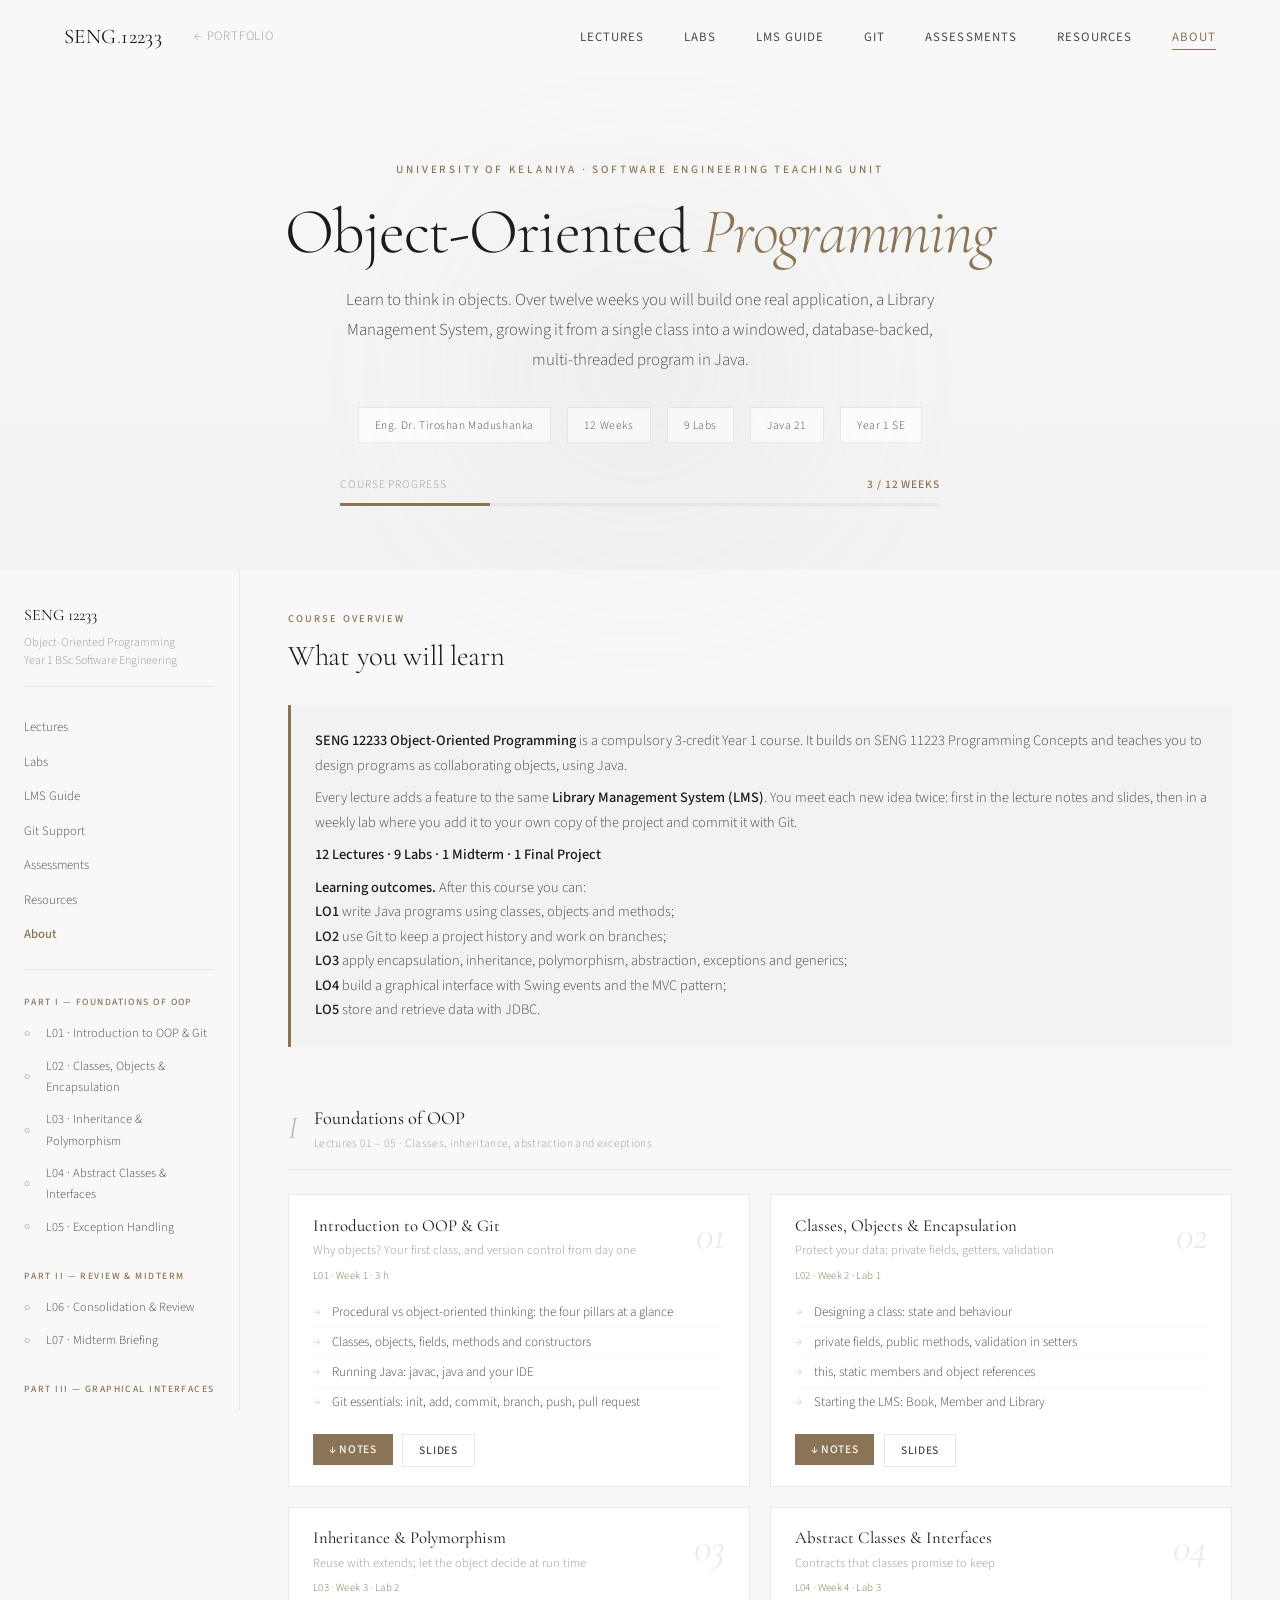
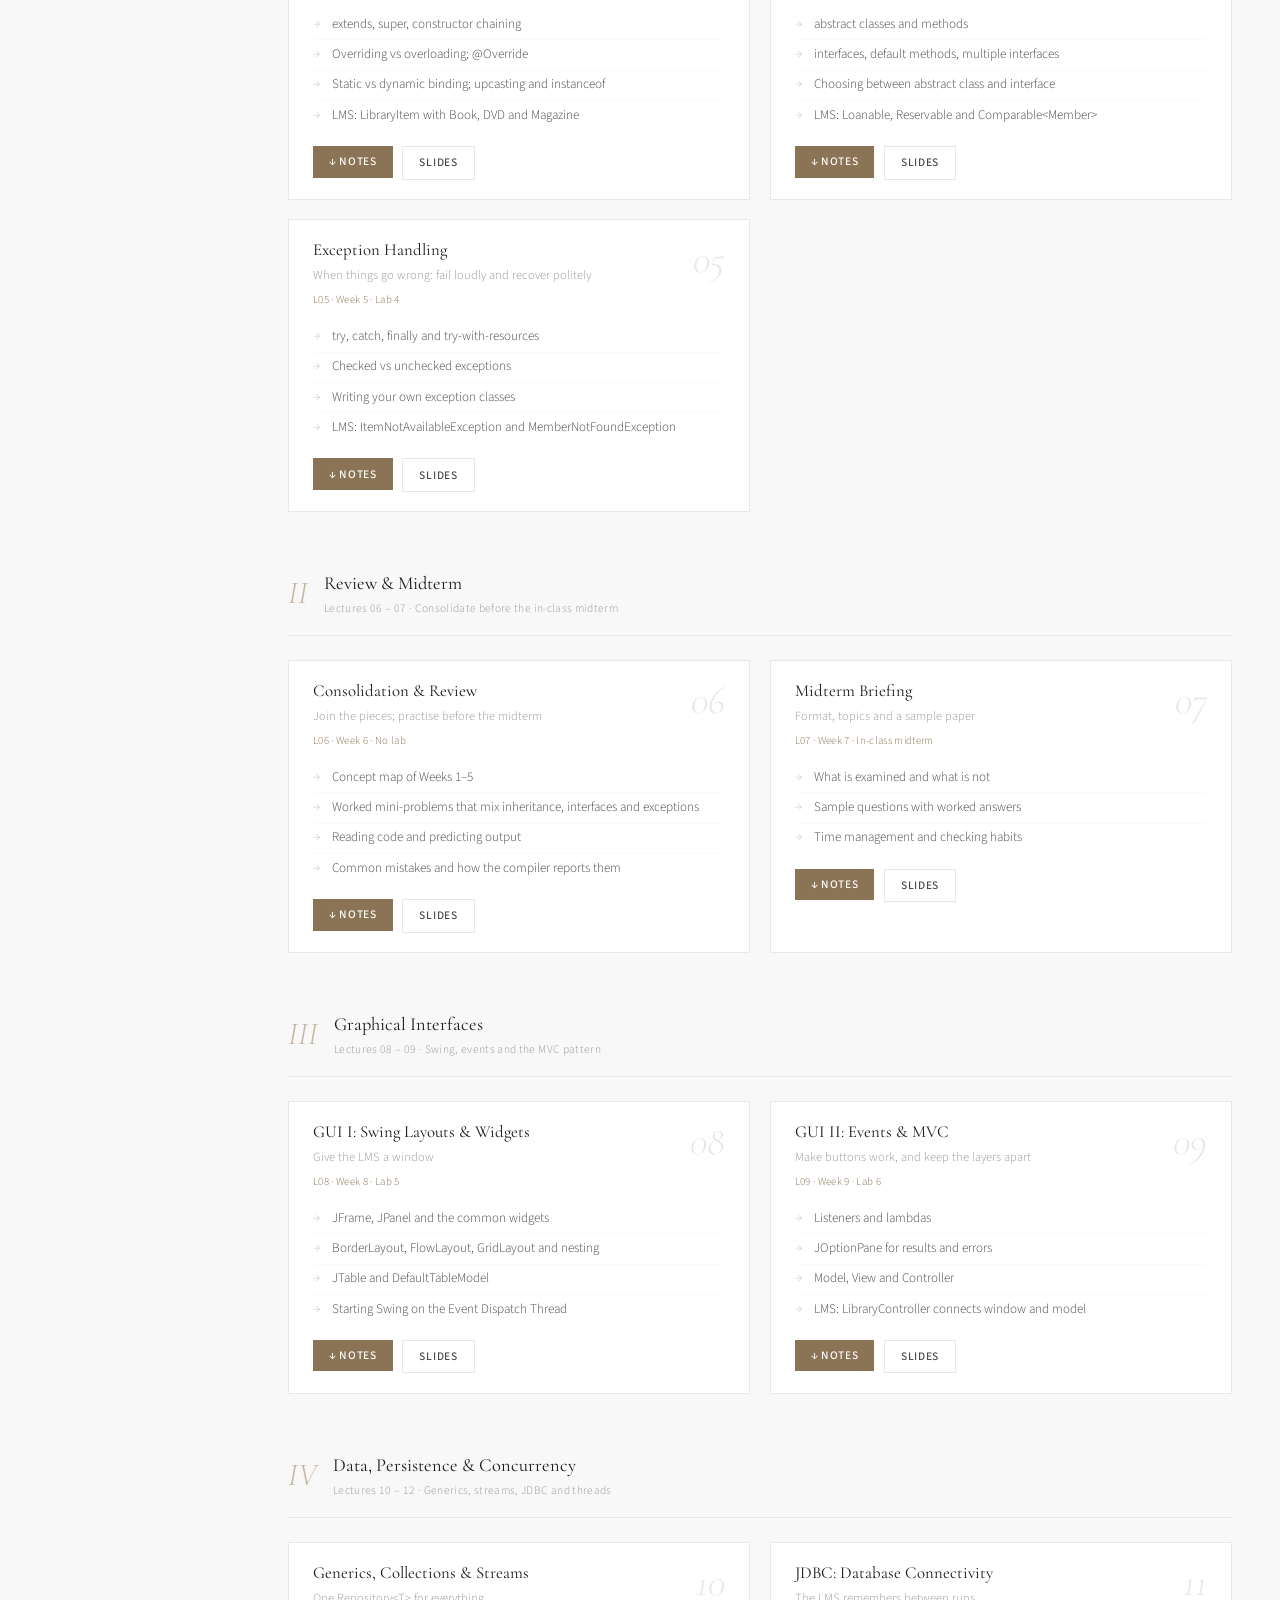
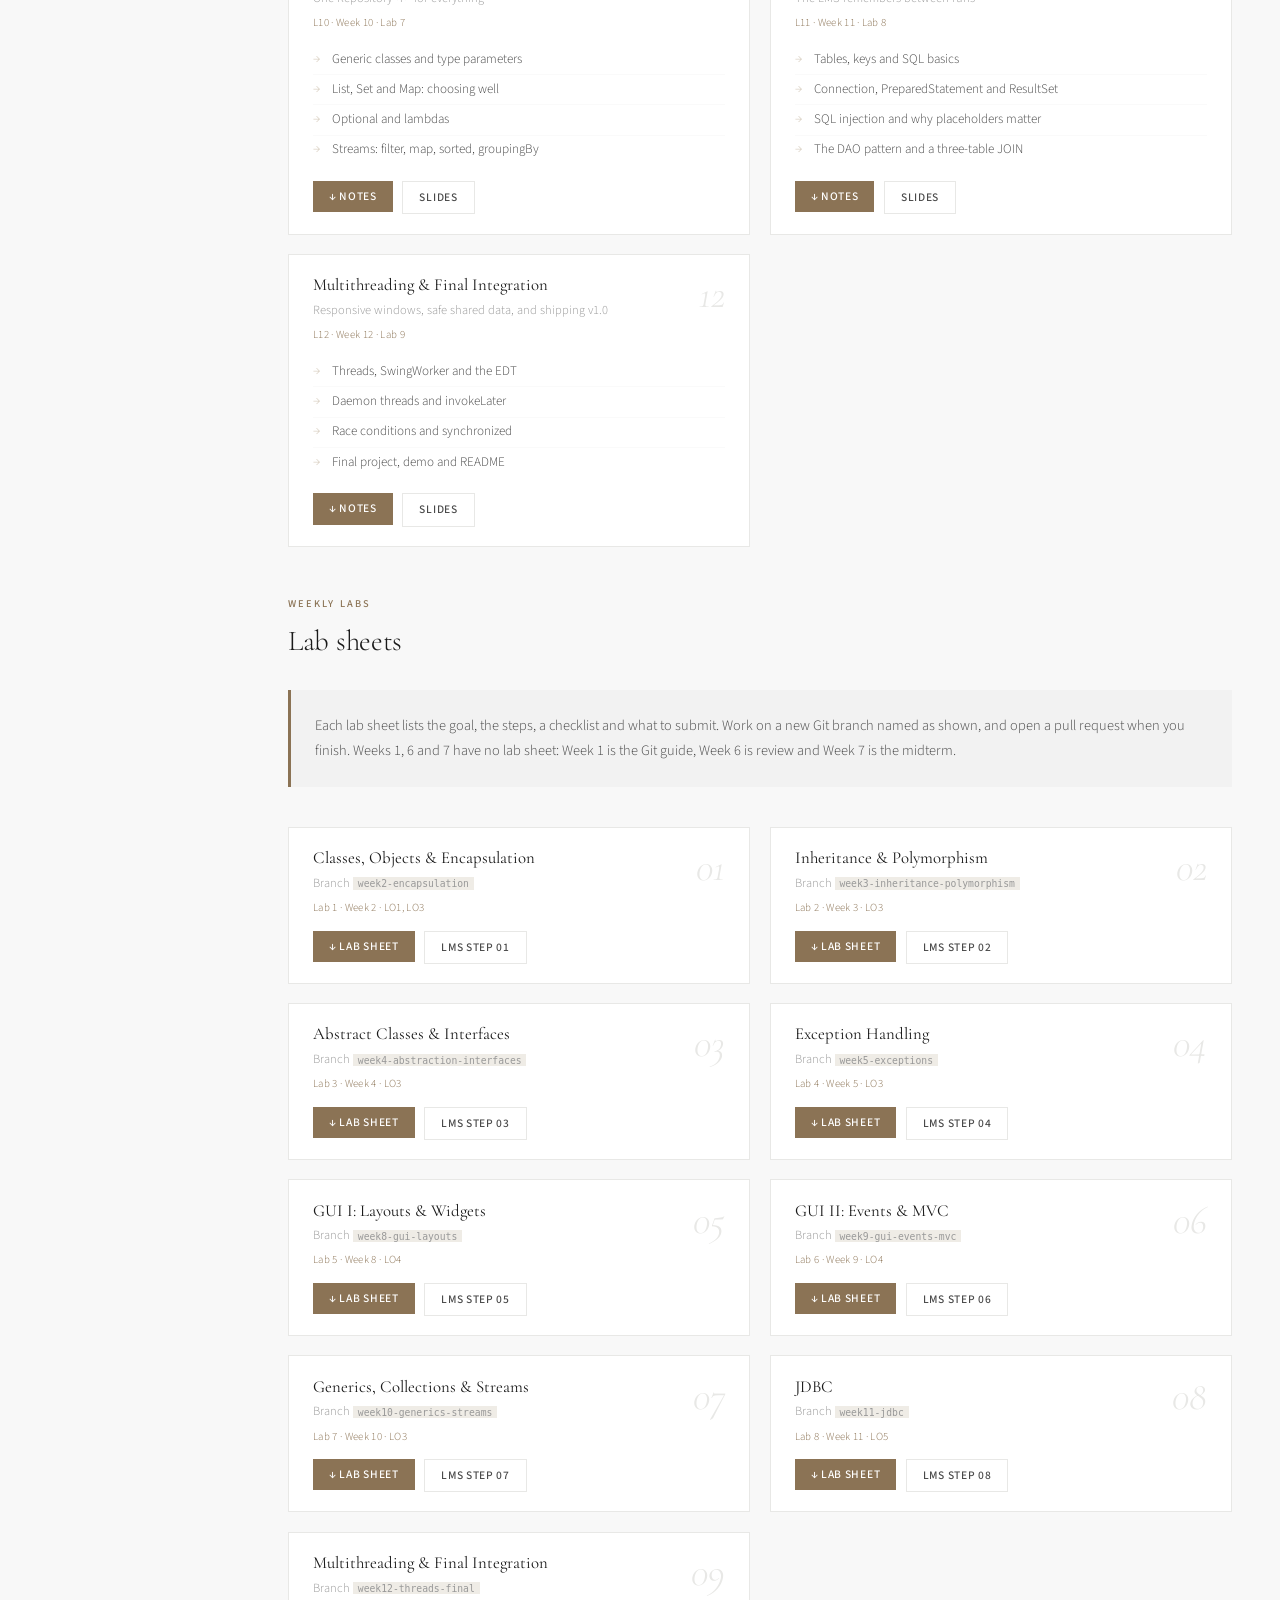
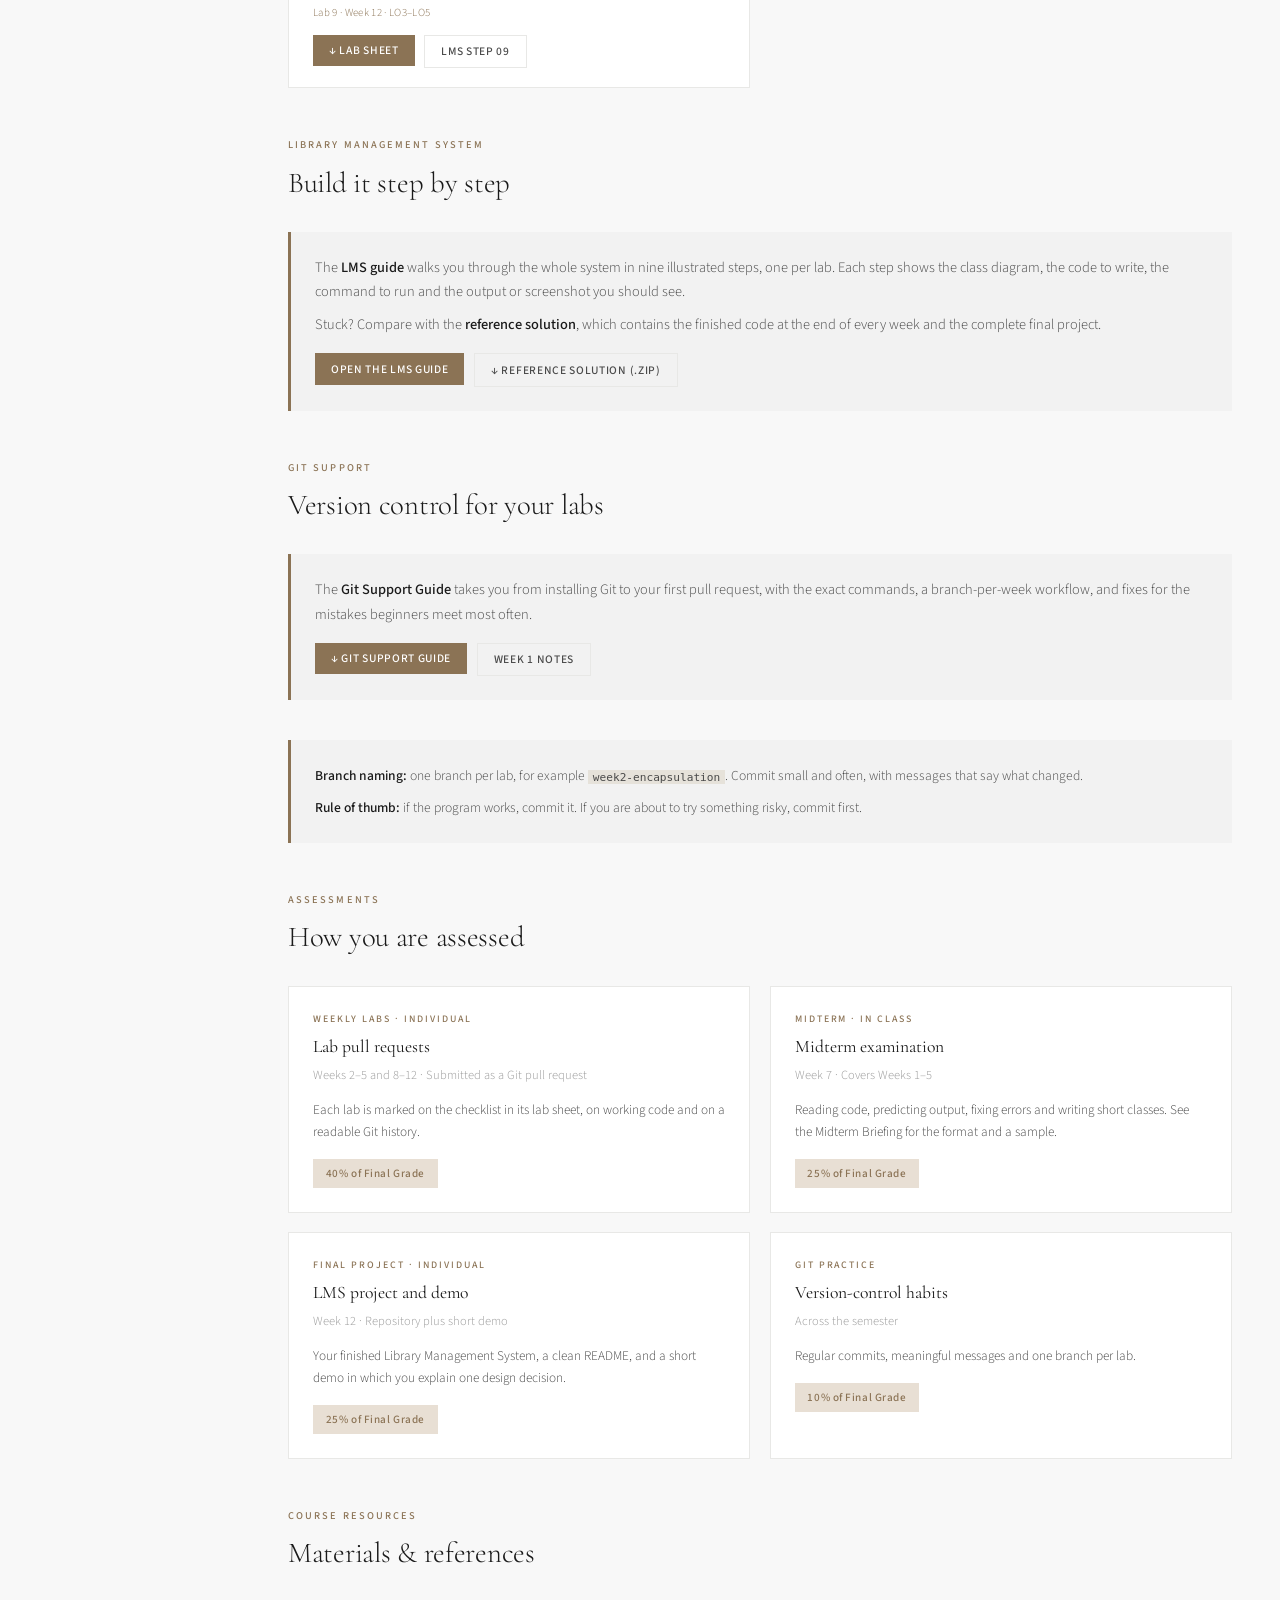
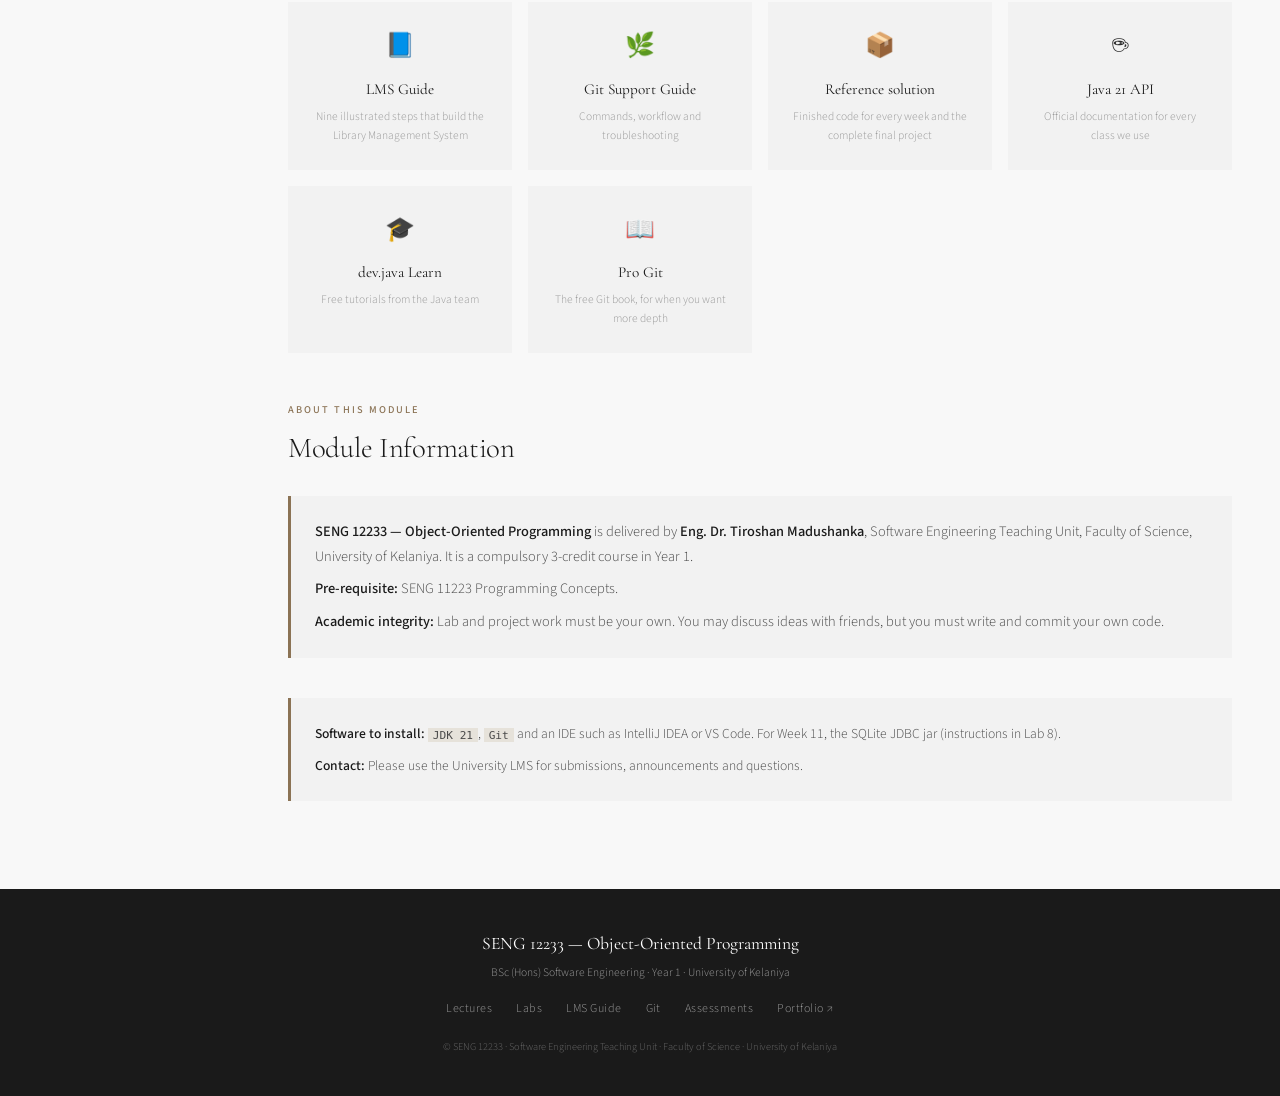
==== commit c3b189b4: "Update course progress to 3 / 12 weeks Co-Authored-By: Claude Opus 5.5 <noreply@anthropic.com>" ====
--- a/index.html
+++ b/index.html
@@ -268,8 +268,8 @@
   <h1>Object-Oriented <em>Programming</em></h1>
   <p class="hero-description">Learn to think in objects. Over twelve weeks you will build one real application, a Library Management System, growing it from a single class into a windowed, database-backed, multi-threaded program in Java.</p>
   <div class="hero-meta"><span class="meta-tag">Eng. Dr. Tiroshan Madushanka</span><span class="meta-tag">12 Weeks</span><span class="meta-tag">9 Labs</span><span class="meta-tag">Java 21</span><span class="meta-tag">Year 1 SE</span></div>
-  <div class="progress-section"><div class="progress-label"><span>Course Progress</span><span class="progress-label-value" id="progressText">0 / 12 Weeks</span></div>
-  <div class="progress-bar"><div class="progress-fill" id="progressFill" style="width:0%"></div></div></div>
+  <div class="progress-section"><div class="progress-label"><span>Course Progress</span><span class="progress-label-value" id="progressText">3 / 12 Weeks</span></div>
+  <div class="progress-bar"><div class="progress-fill" id="progressFill" style="width:25%"></div></div></div>
 </section>
 
 <div class="layout">
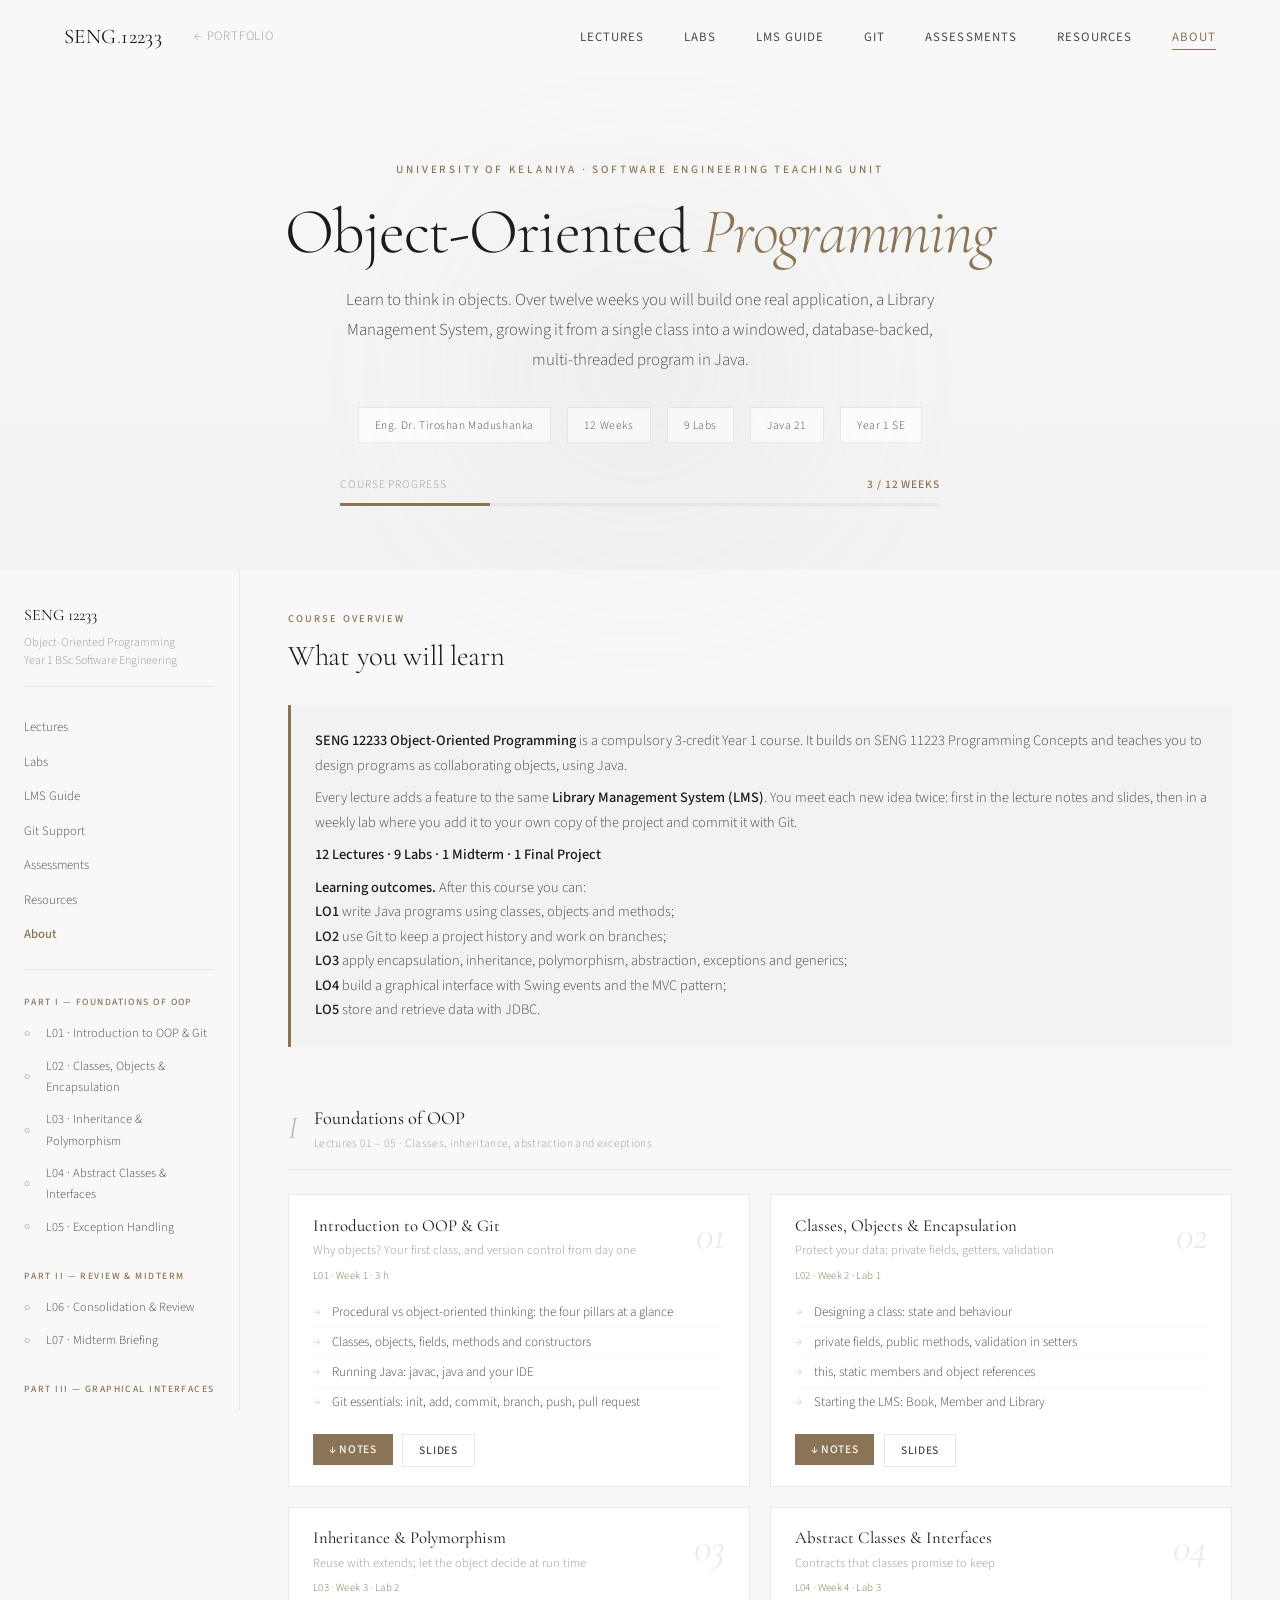
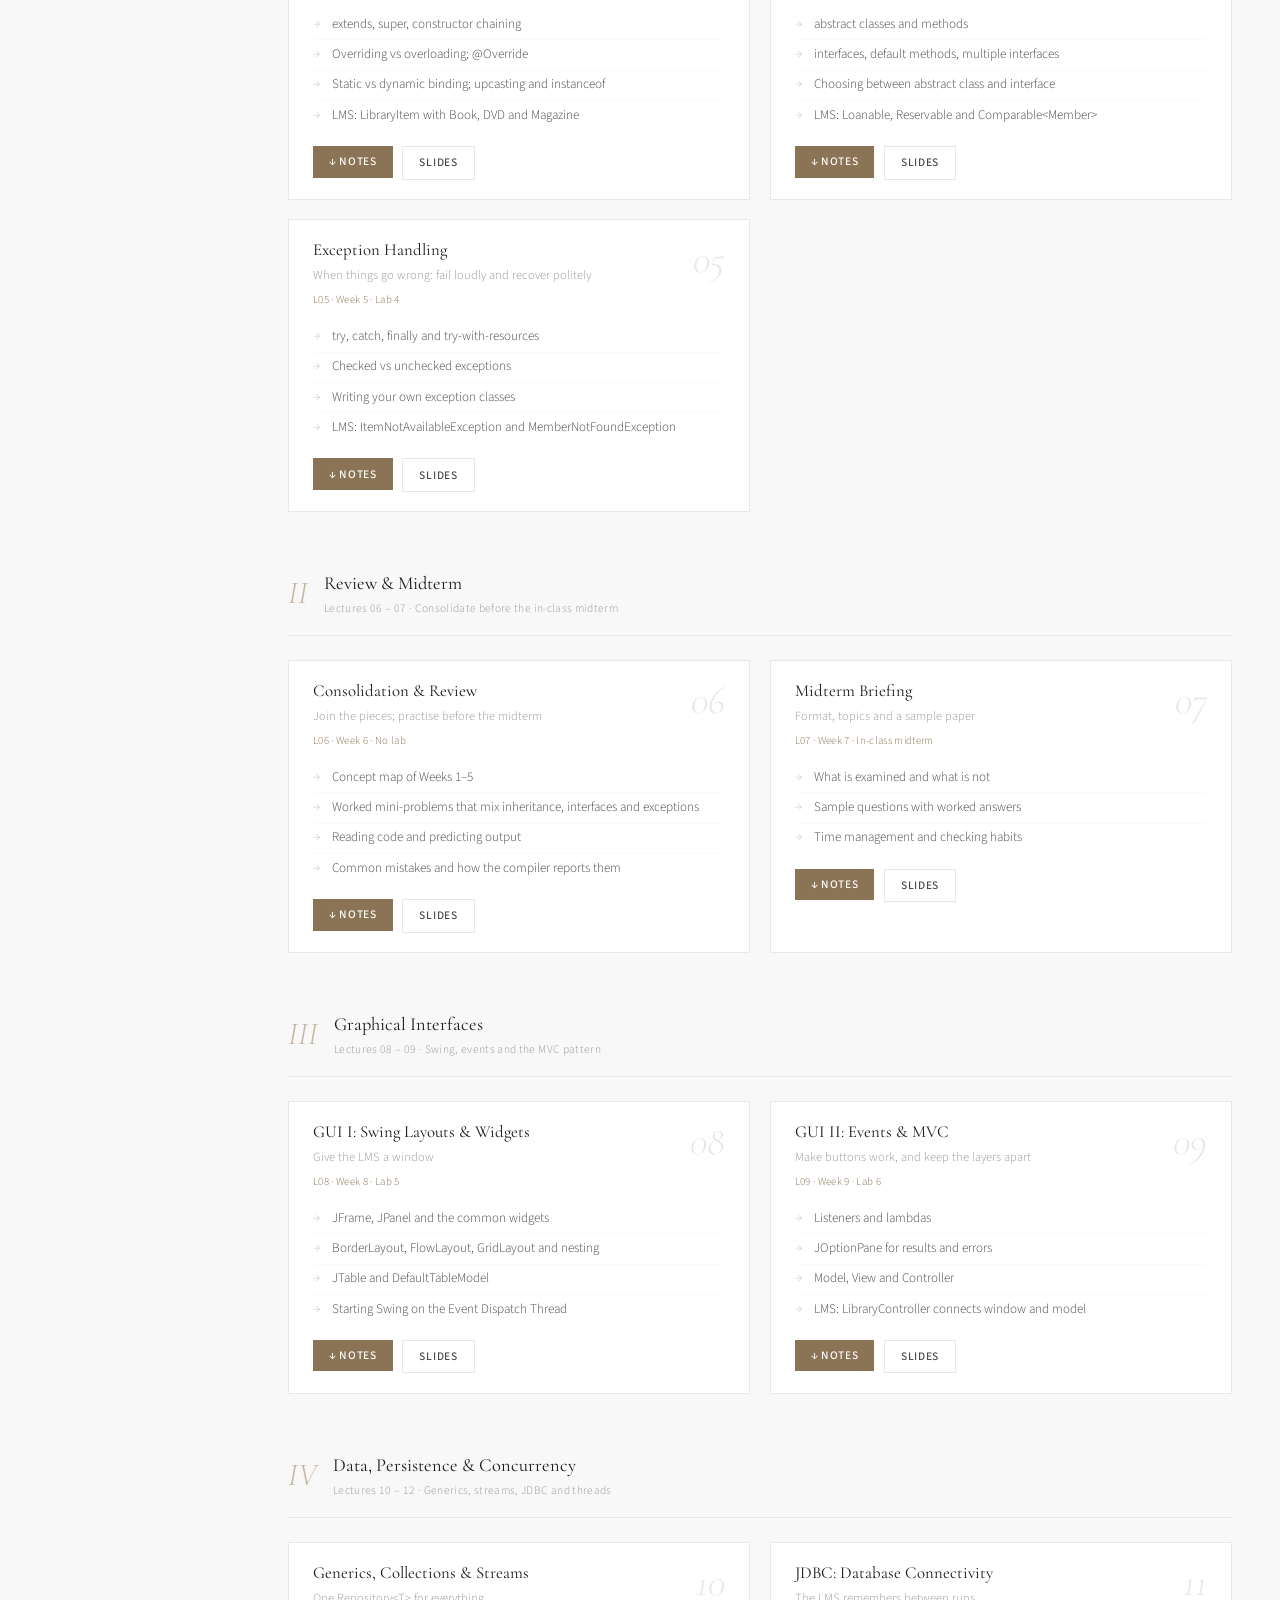
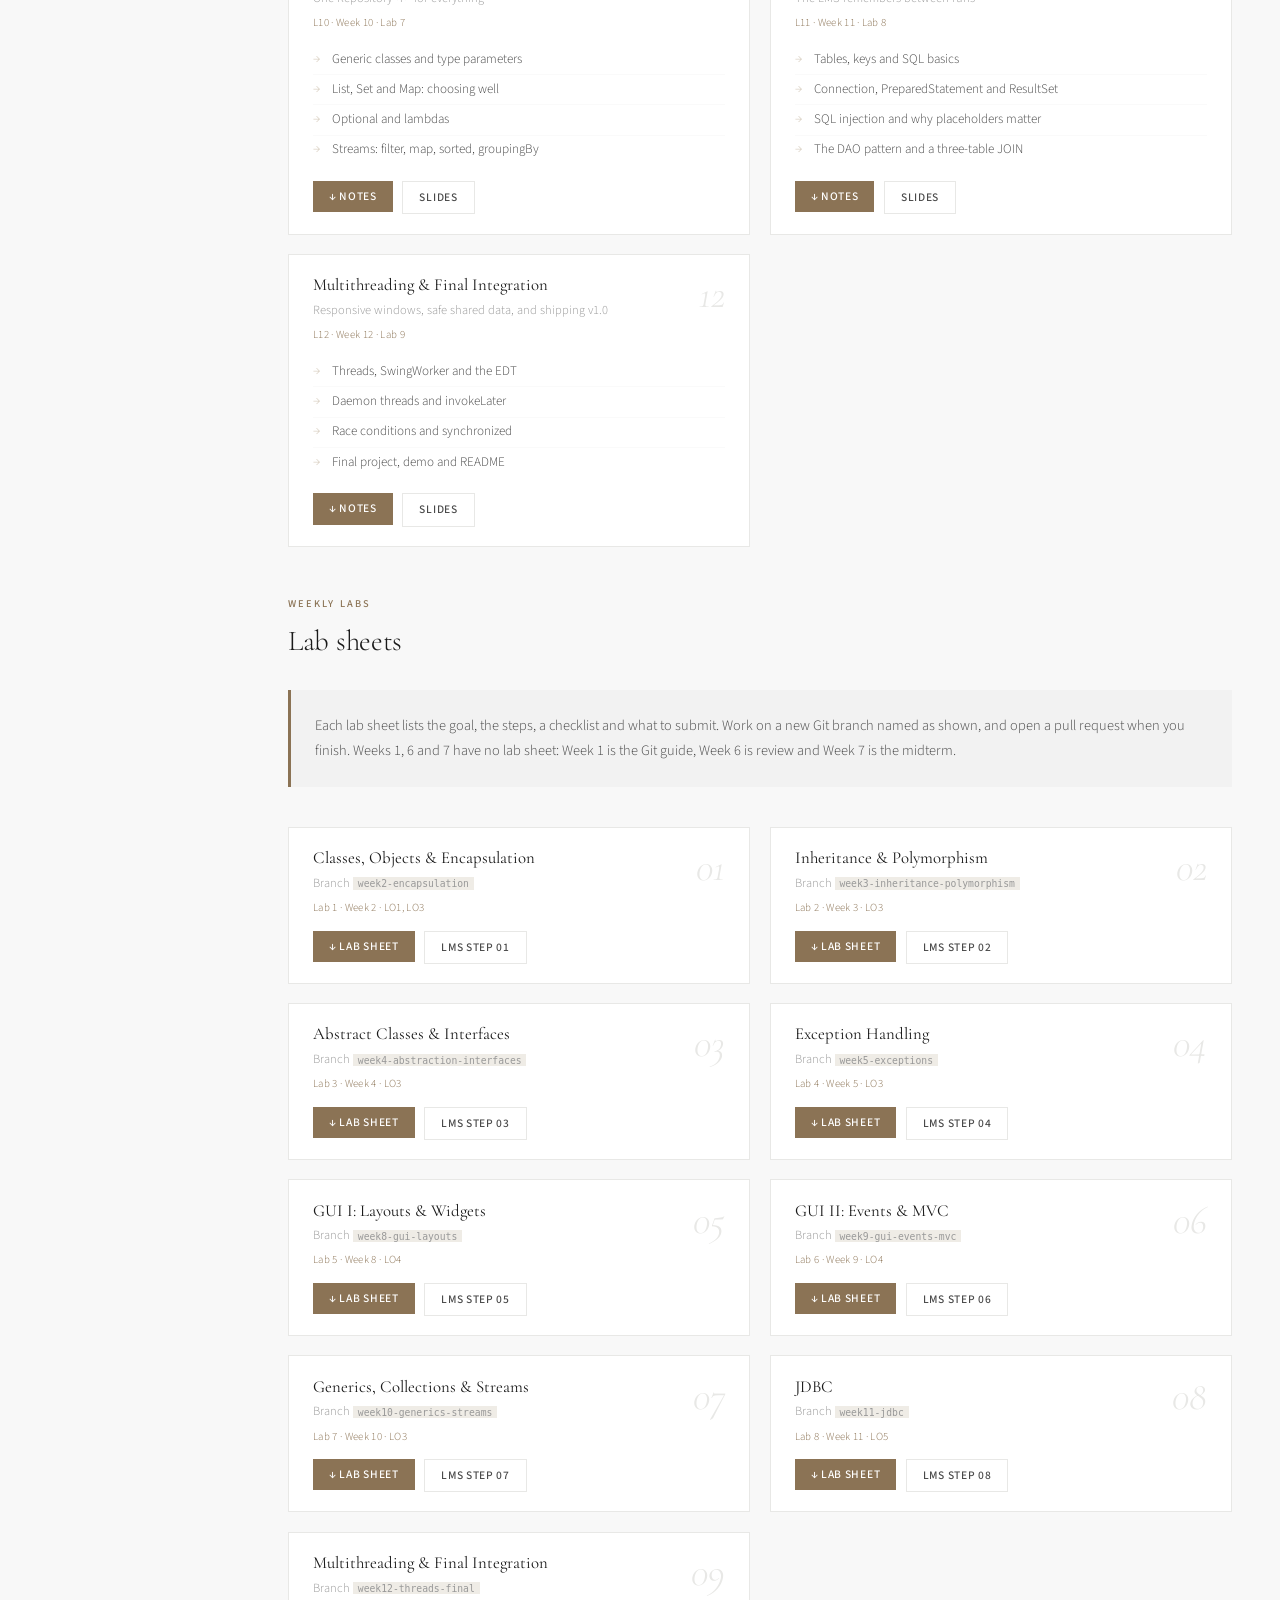
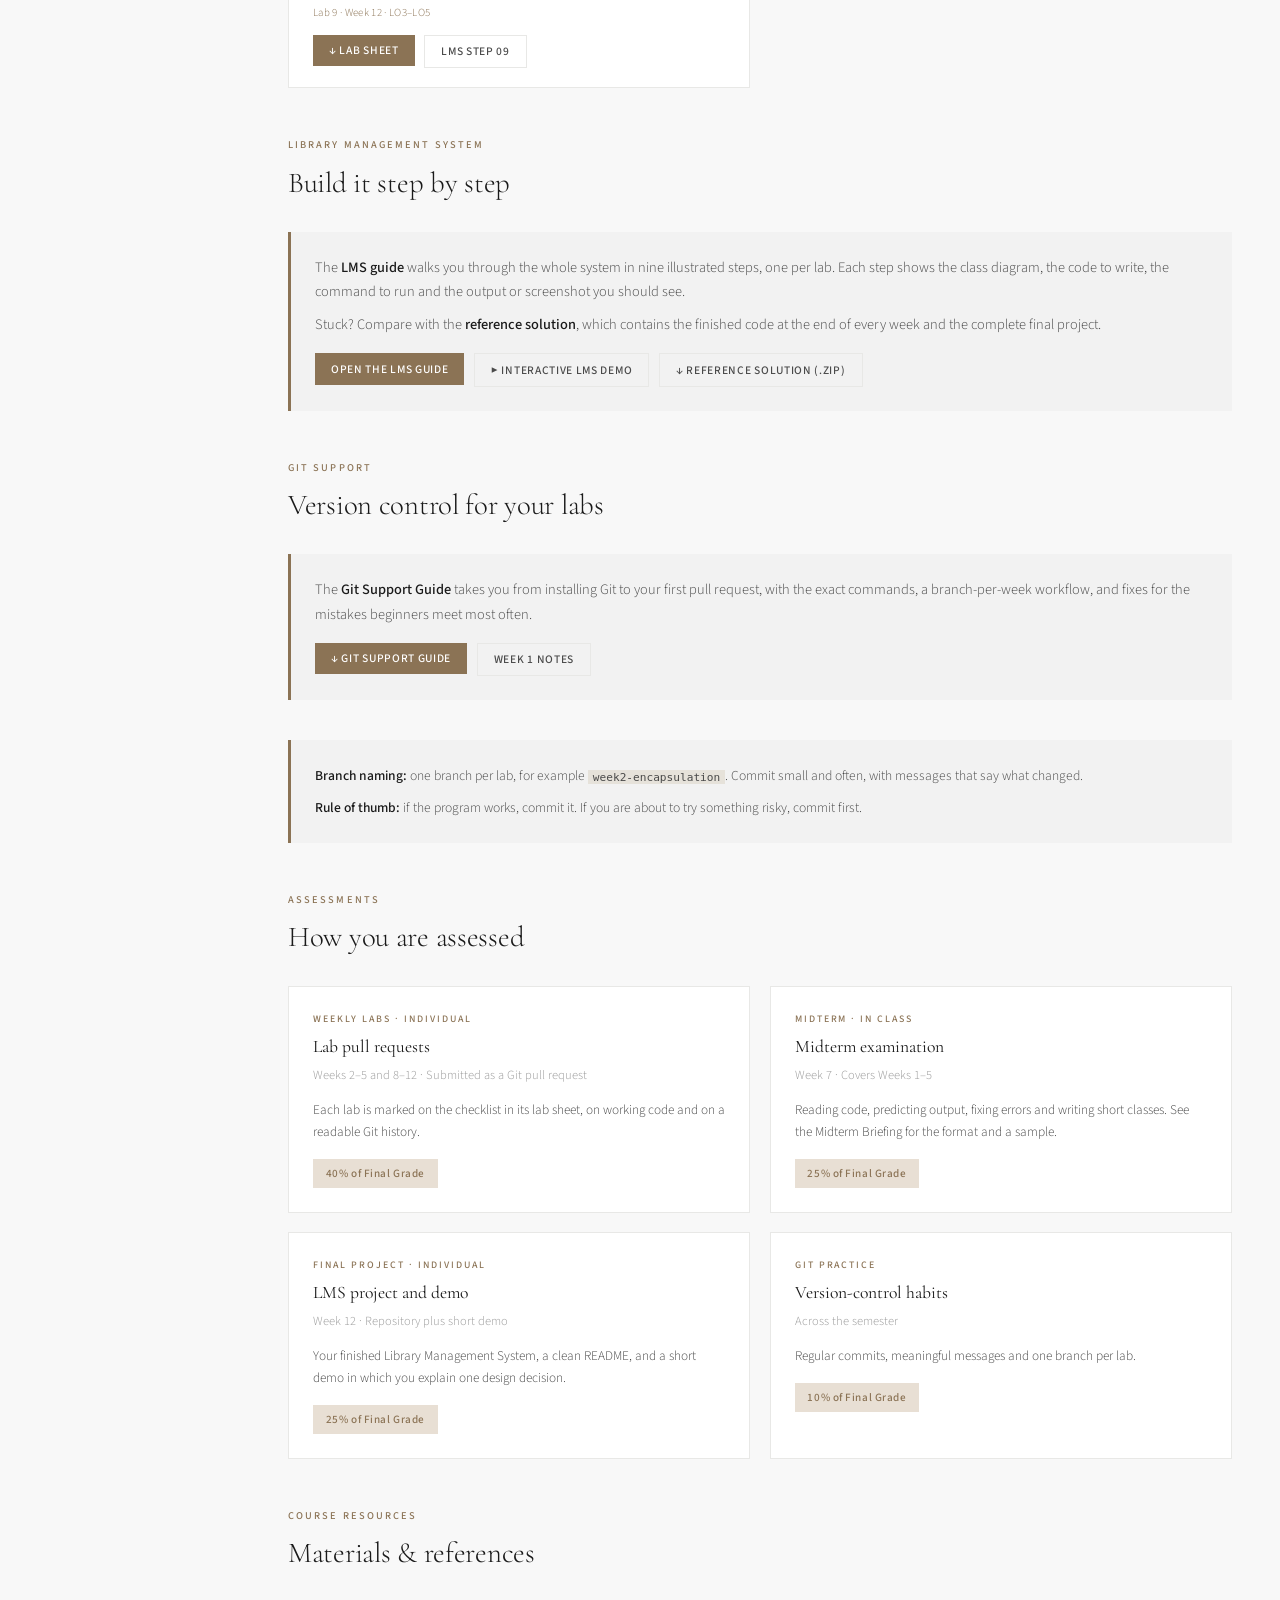
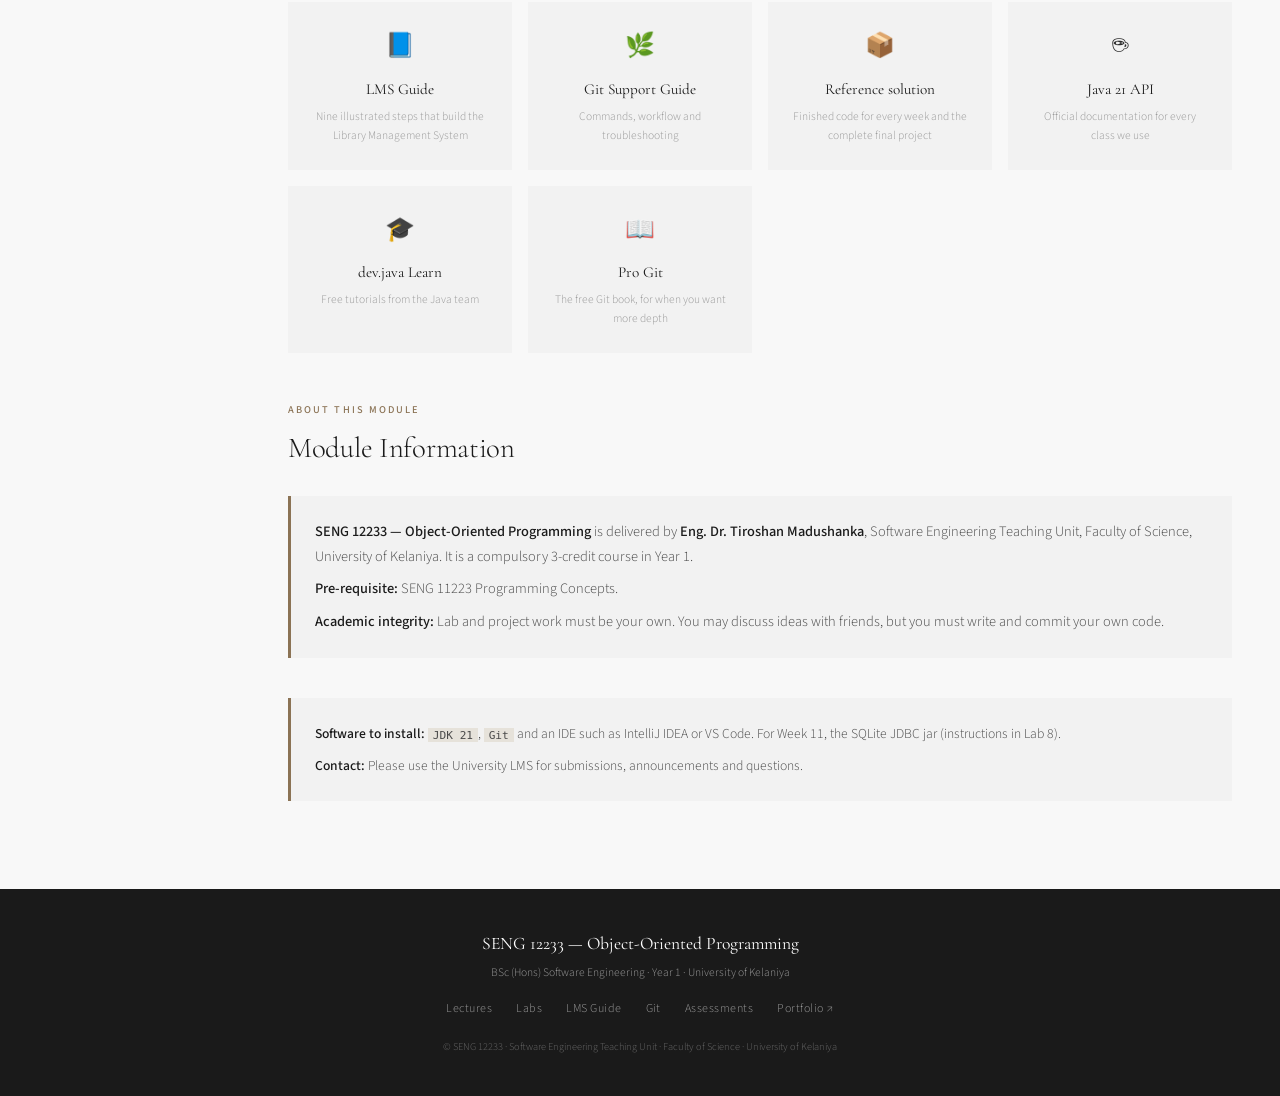
==== commit fa18c715: "Add interactive LMS demo page Visual, interactive walkthrough of the LMS reference solution: isometr" ====
--- a/index.html
+++ b/index.html
@@ -507,6 +507,7 @@
         <p>Stuck? Compare with the <strong>reference solution</strong>, which contains the finished code at the end of every week and the complete final project.</p>
         <div class="lecture-actions" style="margin-top:1rem;">
           <a href="lms-guide/index.html"><button class="btn btn-primary">Open the LMS guide</button></a>
+          <a href="lms-demo/index.html"><button class="btn btn-secondary">▶ Interactive LMS demo</button></a>
           <a href="code/SENG12233_LMS_Reference_Solution.zip"><button class="btn btn-secondary">↓ Reference solution (.zip)</button></a>
         </div>
       </div>
